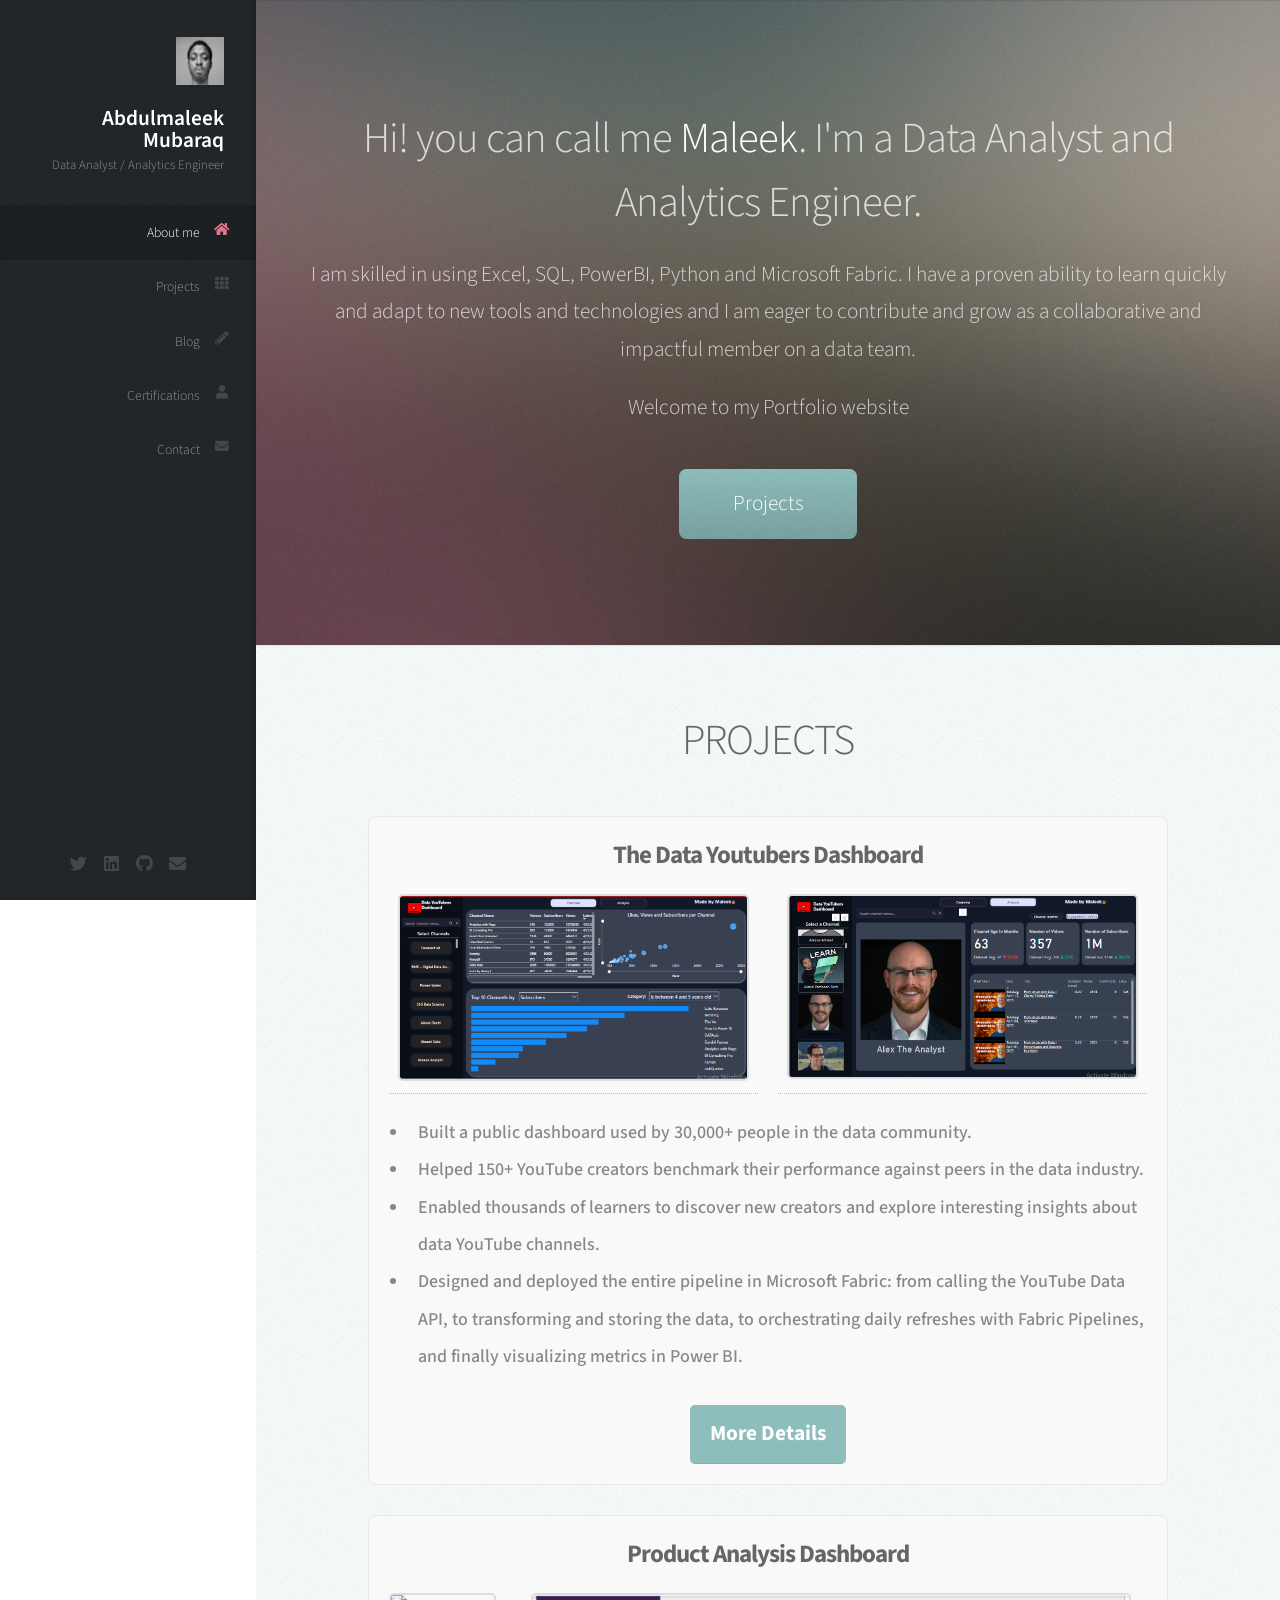
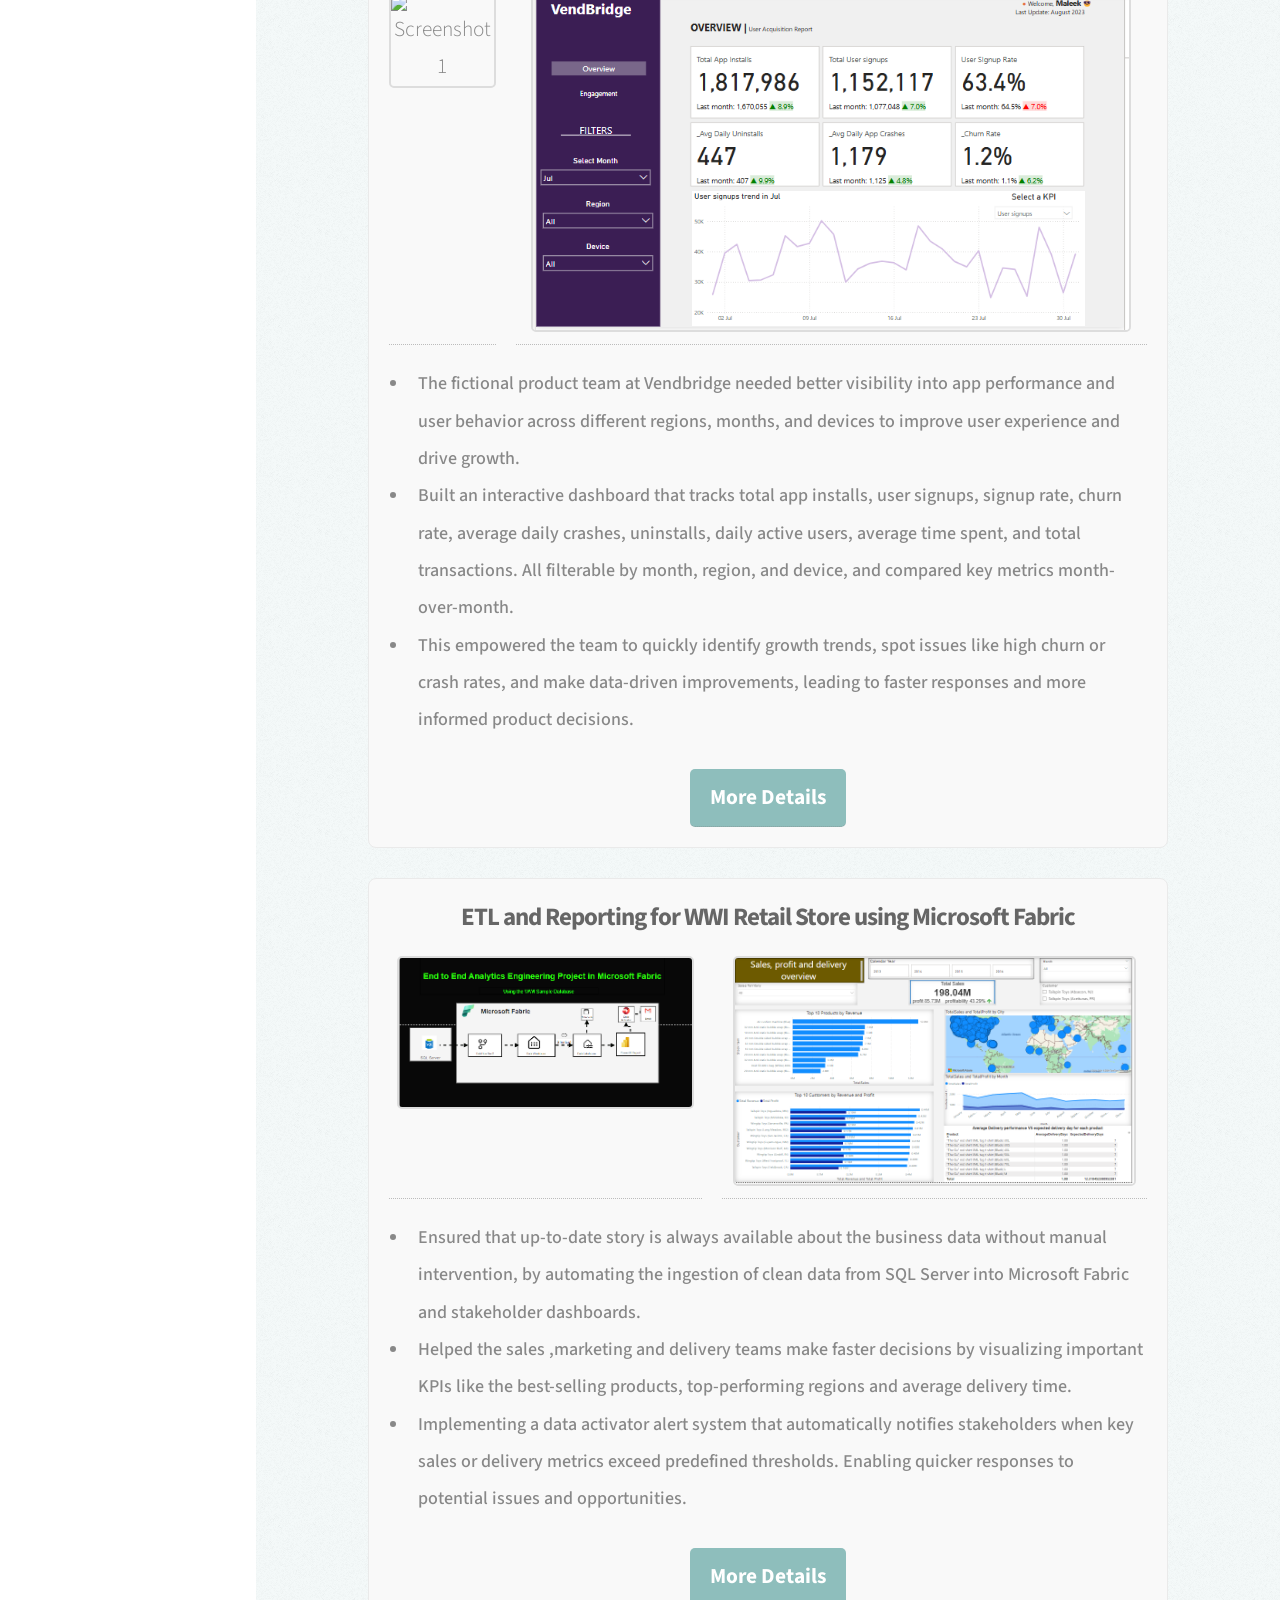
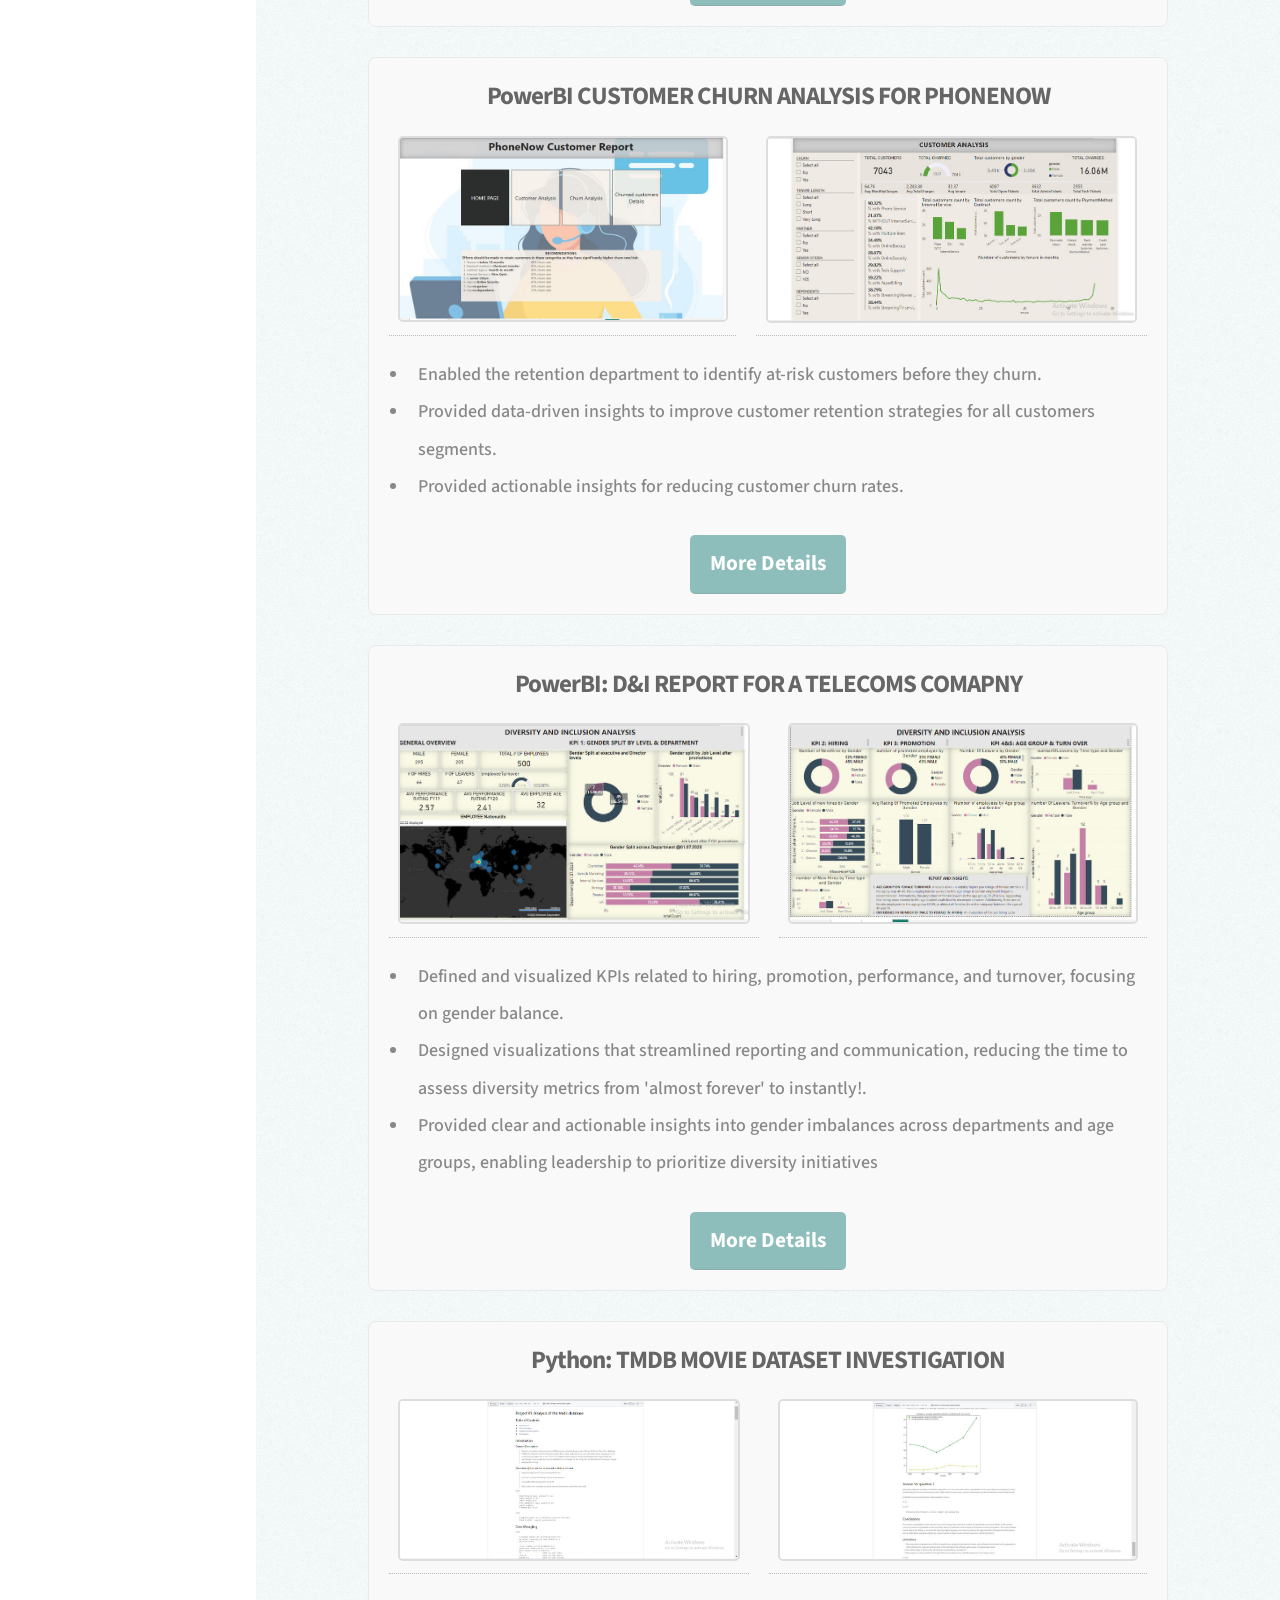
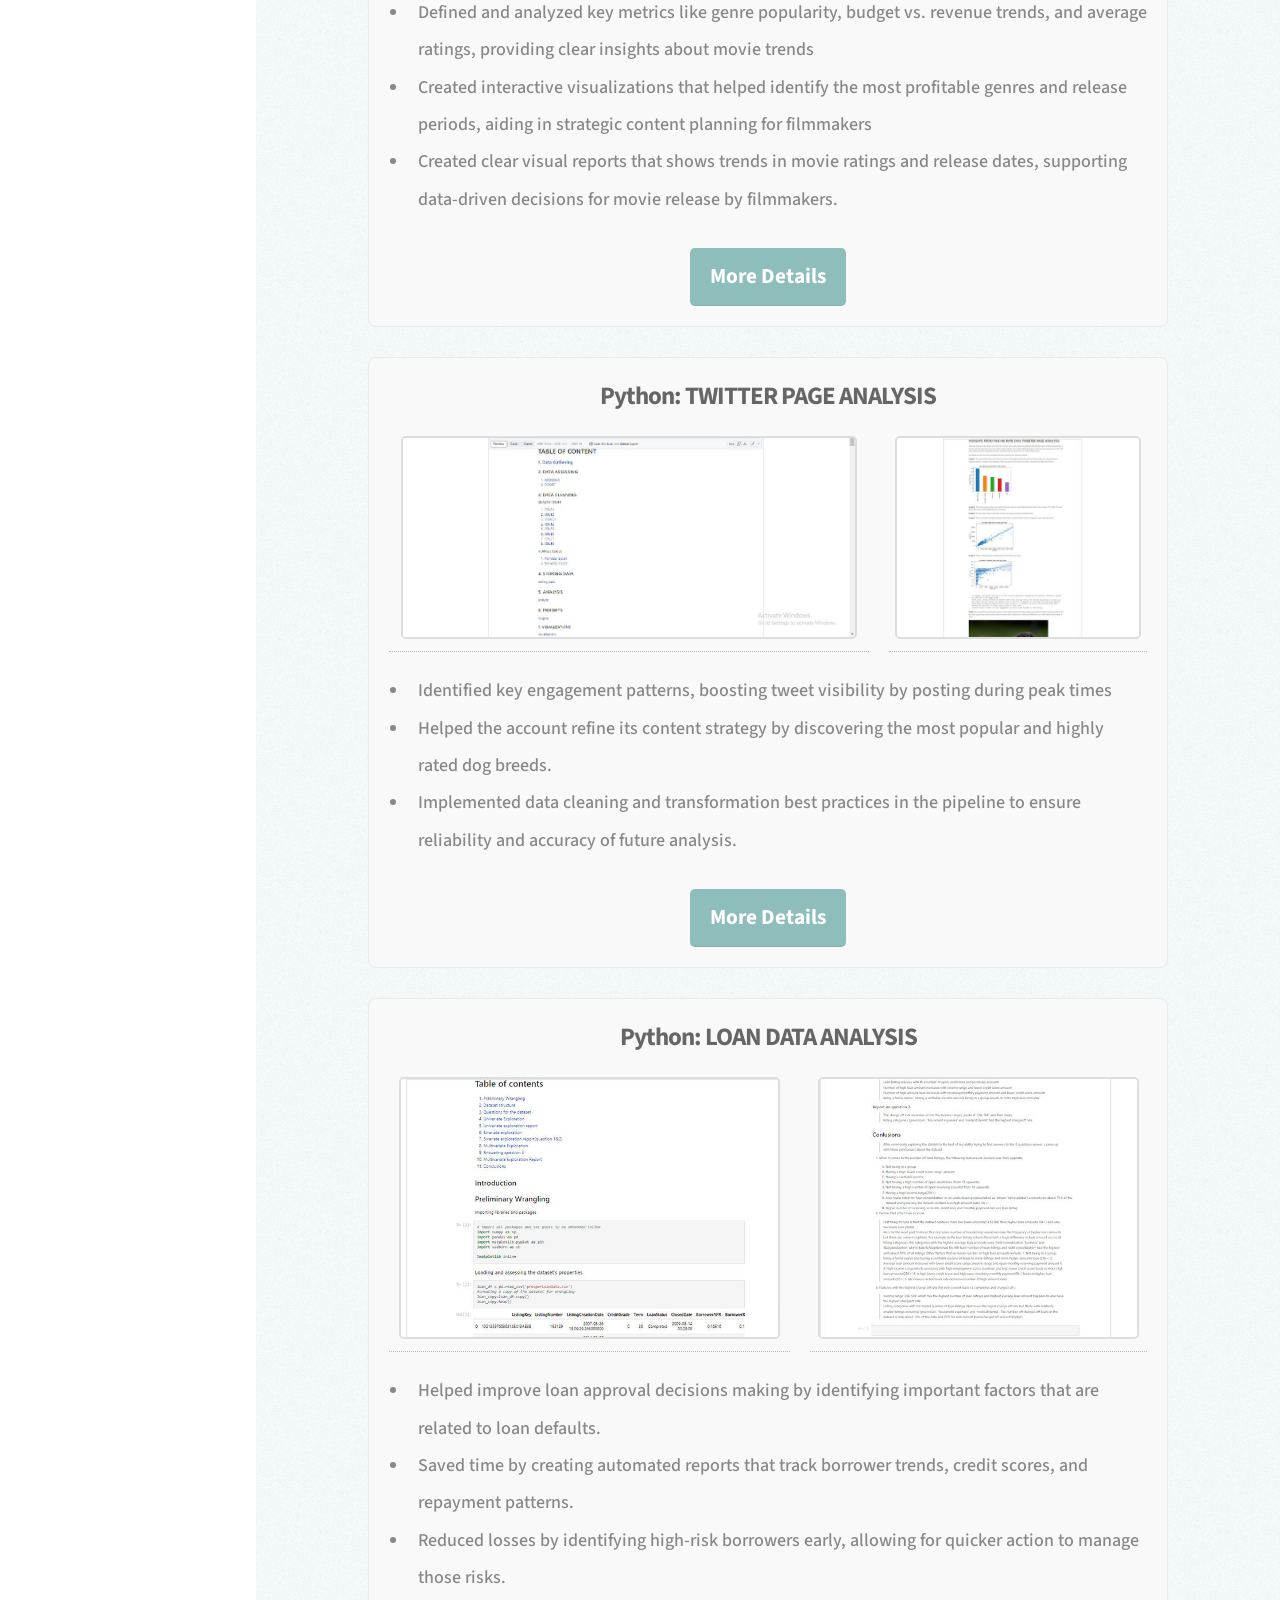
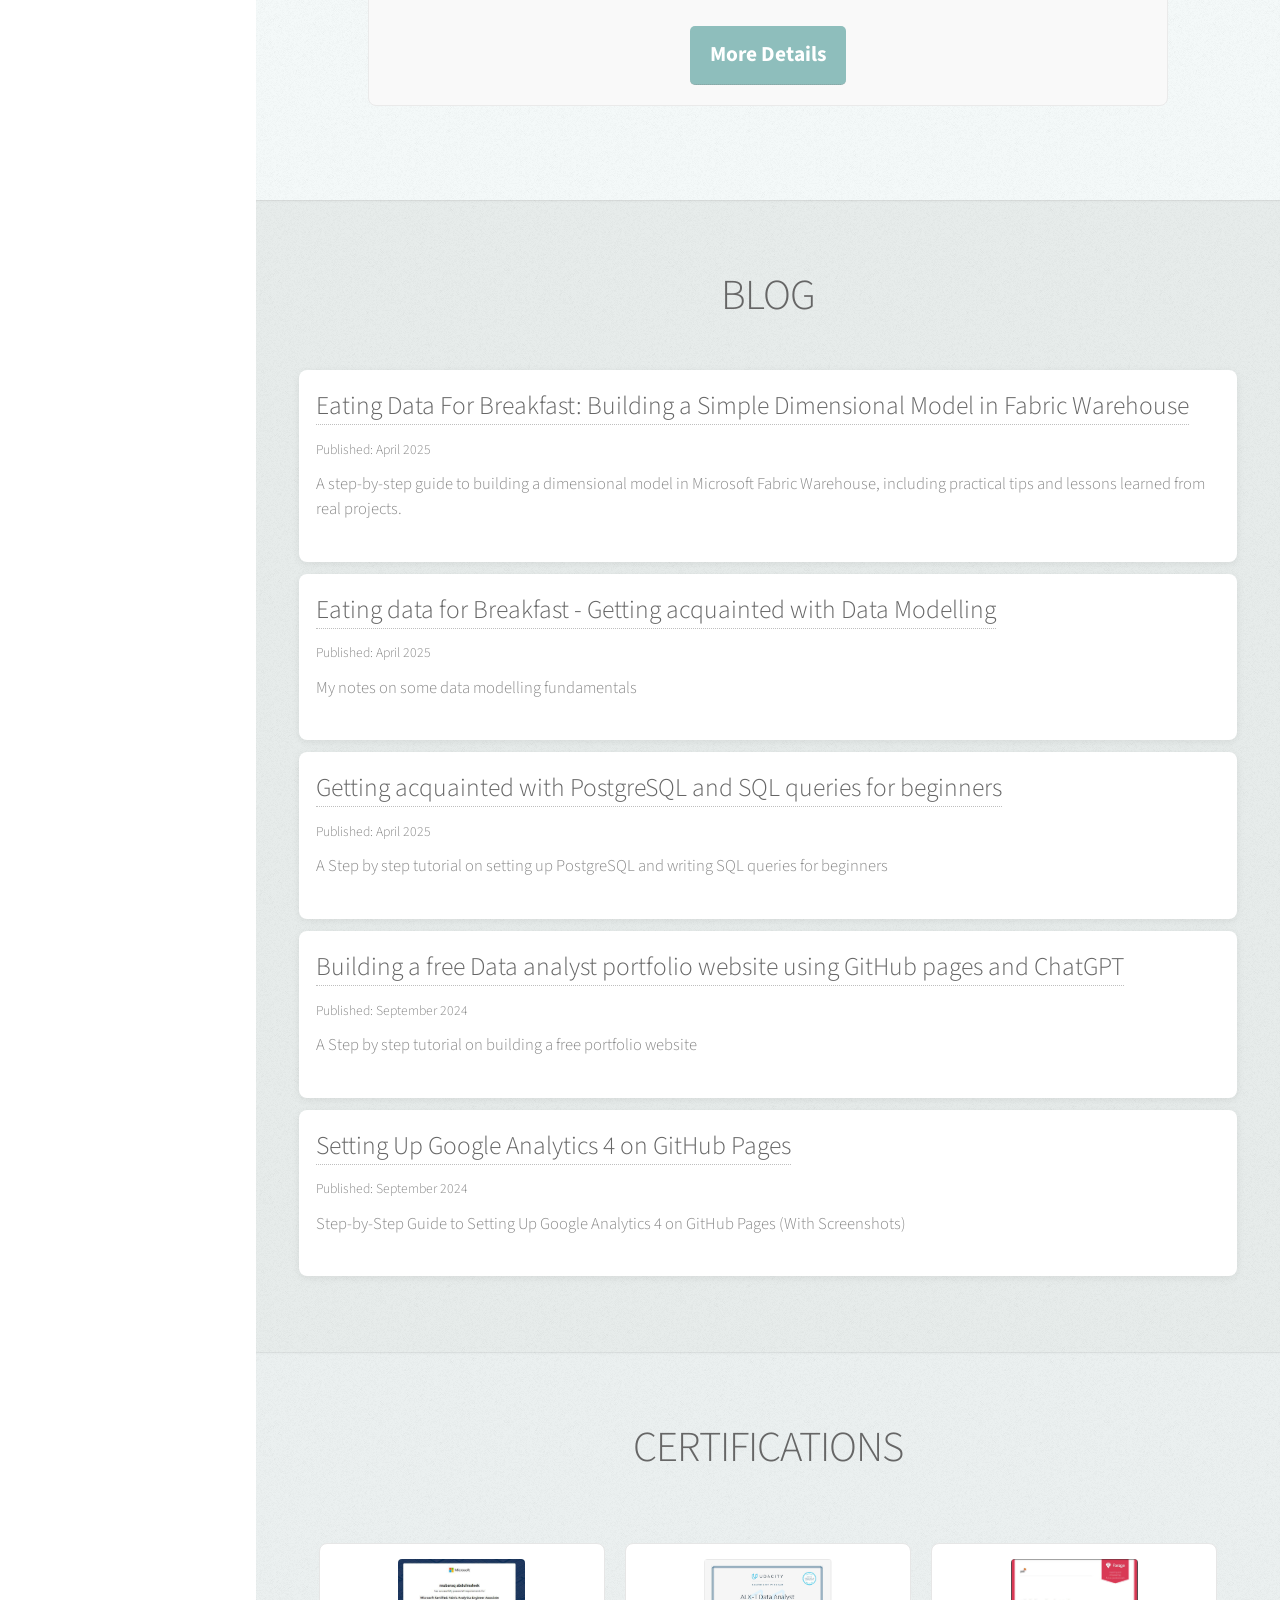
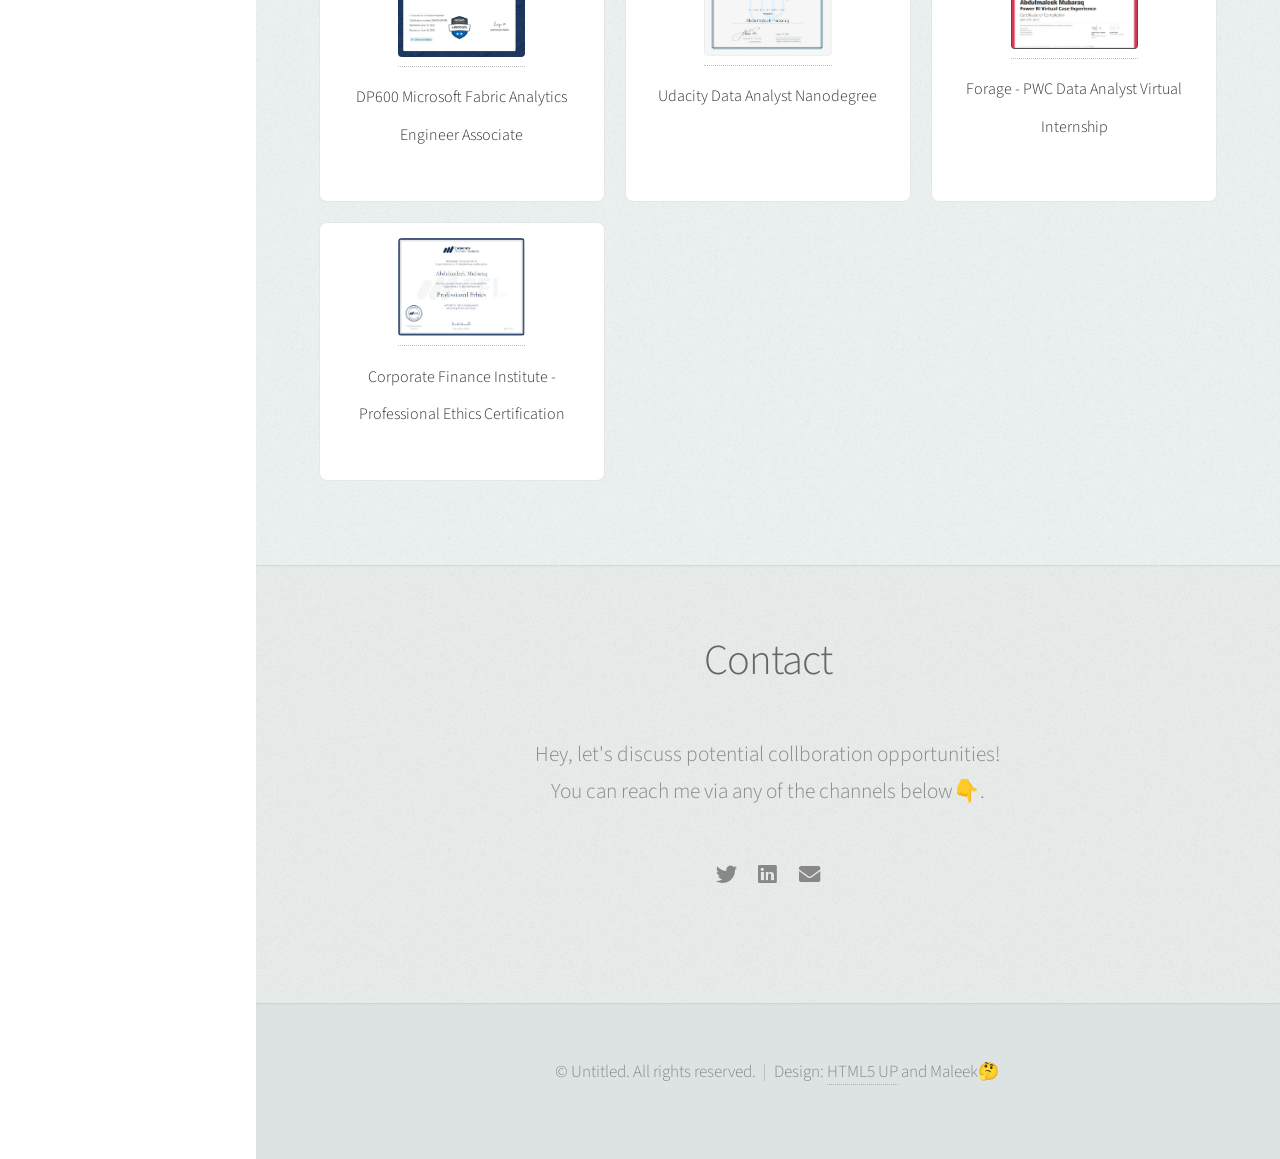
==== index.html @ 4262dd02 "added projects, and blogs" ====
<!DOCTYPE HTML>
<!--
	Prologue by HTML5 UP
	html5up.net | @ajlkn
	Free for personal and commercial use under the CCA 3.0 license (html5up.net/license)
-->
<html>
	<head>
		<title> Abdulmaleek Mubaraq's Portfolio</title>
		<!-- Google Tag Manager -->
		<script>(function(w,d,s,l,i){w[l]=w[l]||[];w[l].push({'gtm.start':
			new Date().getTime(),event:'gtm.js'});var f=d.getElementsByTagName(s)[0],
			j=d.createElement(s),dl=l!='dataLayer'?'&l='+l:'';j.async=true;j.src=
			'https://www.googletagmanager.com/gtm.js?id='+i+dl;f.parentNode.insertBefore(j,f);
			})(window,document,'script','dataLayer','GTM-TMWZ5B62');</script>
			<!-- End Google Tag Manager -->
		<meta charset="utf-8" />
		<meta name="viewport" content="width=device-width, initial-scale=1, user-scalable=no" />
		<link rel="stylesheet" href="assets/css/main.css" />
		<link href="https://cdnjs.cloudflare.com/ajax/libs/lightbox2/2.11.3/css/lightbox.min.css" rel="stylesheet" />
		<!-- Favicon -->
		<link rel="apple-touch-icon" sizes="180x180" href="/apple-touch-icon.png">
		<link rel="icon" type="image/png" sizes="32x32" href="/favicon-32x32.png">
		<link rel="icon" type="image/png" sizes="16x16" href="/favicon-16x16.png">
		<link rel="manifest" href="/site.webmanifest">
		
		<!-- HTML Meta Tags -->
		<title>Maleek's Data Analytics Portfolio</title>
		<meta name="description" content="I am a Data Ninja🥷!. Check out my latest projects here 👉">

		<!-- Facebook Meta Tags -->
		<meta property="og:url" content="https://maleek004.github.io/portfolio/">
		<meta property="og:type" content="website">
		<meta property="og:title" content="Maleek's Data Analytics Portfolio">
		<meta property="og:description" content="I am a Data Ninja🥷!. Check out my latest projects here 👉">
		<meta property="og:image" content="https://opengraph.b-cdn.net/production/images/1d12ddca-3d7c-49e4-8ad1-3133de4343d9.png?token=c4DZAZK4ryScDpIv5EdAuoHDBPe9CyCnPlHr6n4iP9w&height=486&width=1200&expires=33263297631">

		<!-- Twitter Meta Tags -->
		<meta name="twitter:card" content="summary_large_image">
		<meta property="twitter:domain" content="maleek004.github.io">
		<meta property="twitter:url" content="https://maleek004.github.io/portfolio/">
		<meta name="twitter:title" content="Maleek's Data Analytics Portfolio">
		<meta name="twitter:description" content="I am a Data Ninja🥷!. Check out my latest projects here 👉">
		<meta name="twitter:image" content="https://opengraph.b-cdn.net/production/images/1d12ddca-3d7c-49e4-8ad1-3133de4343d9.png?token=c4DZAZK4ryScDpIv5EdAuoHDBPe9CyCnPlHr6n4iP9w&height=486&width=1200&expires=33263297631">

		<!-- Meta Tags Generated via https://www.opengraph.xyz -->
	</head>
	<body class="is-preload">
	<!-- Google Tag Manager (noscript) -->
	<noscript><iframe src="https://www.googletagmanager.com/ns.html?id=GTM-TMWZ5B62"
		height="0" width="0" style="display:none;visibility:hidden"></iframe></noscript>
		<!-- End Google Tag Manager (noscript) -->
		<!-- Header -->
			<div id="header">

				<div class="top">

					<!-- Logo -->
						<div id="logo">
							<span class="image avatar48"><img src="images/avatar.jpg" alt="" /></span>
							<h1 id="title">Abdulmaleek<br> Mubaraq</h1>
							<p>Data Analyst / Analytics Engineer</p>
						</div>

					<!-- Nav -->
						<nav id="nav">
							<ul>
								<li><a href="#top" id="top-link"><span class="icon solid fa-home">About me</span></a></li>
								<li><a href="#portfolio" id="portfolio-link"><span class="icon solid fa-th">Projects</span></a></li>
								<li><a href="#blog" id="blo-link"><span class="icon solid fa-pencil-alt">Blog</span></a></li>
								<li><a href="#Certifications" id="about-link"><span class="icon solid fa-user">Certifications</span></a></li>
								<li><a href="#contact" id="contact-link"><span class="icon solid fa-envelope">Contact</span></a></li>
								
							</ul>
						</nav>

				</div>

				<div class="bottom">

					<!-- Social Icons -->
						<ul class="icons">
							<li><a href="https://x.com/abdulmaleekola" class="icon brands fa-twitter"><span class="label">Twitter</span></a></li>
							<li><a href="https://www.linkedin.com/in/mubaraq-abdulmaleek/" class="icon brands fa-linkedin"><span class="label">linkedin</span></a></li>
							<li><a href="https://github.com/maleek004" class="icon brands fa-github"><span class="label">Github</span></a></li>
							<li><a href="mubaraqabdulmaleek@gmail.com" class="icon solid fa-envelope"><span class="label">Email</span></a></li>
						</ul>

				</div>

			</div>

		<!-- Main -->
			<div id="main">

				<!-- Intro -->
					<section id="top" class="one dark cover">
						<div class="container">

							<header>
								<h2 class="alt">Hi! you can call me <strong>Maleek</strong>. I'm a Data Analyst and Analytics Engineer.</h2>
								<p>I am skilled in using Excel, SQL, PowerBI, Python and Microsoft Fabric. I have a proven ability to learn quickly and adapt to new tools and technologies and I am eager to contribute and grow as a collaborative and impactful member on a data team.

								</p>
								<p>Welcome to my Portfolio website </p>
							</header>

							<footer>
								<a href="#portfolio" class="button scrolly">Projects</a>
							</footer>

						</div>
					</section>

				<!-- Projects -->
					<section id="portfolio" class="two">
						<div class="container">
							<header>
								<h2>PROJECTS</h2>
							</header>


							<!--project 7-->
							<div class="project-container">
								<h2 class="project-title">The Data Youtubers Dashboard</h2>
								<div class="project-screenshots">
									<a href="images/DataYoutubersAnalysis.png" data-lightbox="project-7-gallery" data-title="Data Youtubers Dashboard - Screenshot 1">
										<img src="images/DataYoutubersAnalysis.png" alt="Screenshot 1" class="screenshot">
									</a>
									<a href="images/DataYoutubersOverview.png" data-lightbox="project-7-gallery" data-title="Data Youtubers Dashboard - Screenshot 2">
										<img src="images/DataYoutubersOverview.png" alt="Screenshot 2" class="screenshot">
									</a>
								</div>
								<ul class="project-details">
									<li>Built a public dashboard used by 30,000+ people in the data community.</li>
									<li>Helped 150+ YouTube creators benchmark their performance against peers in the data industry.</li>
									<li>Enabled thousands of learners to discover new creators and explore interesting insights about data YouTube channels.</li>
									<li>Designed and deployed the entire pipeline in Microsoft Fabric: from calling the YouTube Data API, to transforming and storing the data, to orchestrating daily refreshes with Fabric Pipelines, and finally visualizing metrics in Power BI.</li>
								</ul>
								<a href="https://www.linkedin.com/posts/mubaraq-abdulmaleek_hey-everyone-so-i-recently-worked-on-a-project-activity-7309121694286143488-oyGc?utm_source=share&utm_medium=member_desktop&rcm=ACoAACEswjQB281zfbDn8oJquscWI5z8RfFblEg" target="_blank" class="view-more-btn">More Details</a>
							</div>

							<!--project 8-->
							<div class="project-container">
								<h2 class="project-title">Product Analysis Dashboard</h2>
								<div class="project-screenshots">
									<a href="images/VendbridgeEngagement.png" data-lightbox="project-8-gallery" data-title="Product Analysis Dashboard - Screenshot 1">
										<img src="images/VendbridgeEngagement.png" alt="Screenshot 1" class="screenshot">
									</a>
									<a href="images/VendbridgeOverview.png" data-lightbox="project-8-gallery" data-title="Product Analysis Dashboard - Screenshot 2">
										<img src="images/VendbridgeOverview.png" alt="Screenshot 2" class="screenshot">
									</a>
								</div>
								<ul class="project-details">
									<li>The fictional product team at Vendbridge needed better visibility into app performance and user behavior across different regions, months, and devices to improve user experience and drive growth.</li>
									<li>Built an interactive dashboard that tracks total app installs, user signups, signup rate, churn rate, average daily crashes, uninstalls, daily active users, average time spent, and total transactions. All filterable by month, region, and device, and compared key metrics month-over-month.</li>
									<li>This empowered the team to quickly identify growth trends, spot issues like high churn or crash rates, and make data-driven improvements, leading to faster responses and more informed product decisions.</li>
								</ul>
								<a href="https://www.linkedin.com/posts/mubaraq-abdulmaleek_powerbi-productmanagement-productanalytics-activity-7304923559540199426-F6zb?utm_source=share&utm_medium=member_desktop&rcm=ACoAACEswjQB281zfbDn8oJquscWI5z8RfFblEg" target="_blank" class="view-more-btn">More Details</a>
							</div>


							<!--project 1-->
							<div class="project-container">
								<h2 class="project-title">ETL and Reporting for WWI Retail Store using Microsoft Fabric </h2>
								<div class="project-screenshots">
									<a href="images/WWI ETL flowchart.png" data-lightbox="project-1-gallery" data-title="WWI ETL flowchart - Screenshot ">
										<img src="images/WWI ETL flowchart.png" alt="Screenshot 1" class="screenshot">
									</a>
									<a href="images/WWI dashboard final.png" data-lightbox="project-1-gallery" data-title="WWI Sales Dashboard - Screenshot 2">
										<img src="images/WWI dashboard final.png" alt="Screenshot 2" class="screenshot">
									</a>
								</div>
								<ul class="project-details">
									<li>Ensured that up-to-date story is always available about the business data without manual intervention, by automating the ingestion of clean data from SQL Server into Microsoft Fabric and stakeholder dashboards.</li>
									<li>Helped the sales ,marketing and delivery teams make faster decisions by visualizing important KPIs like the best-selling products, top-performing regions and average delivery time.</li>
									<li>Implementing a data activator alert system that automatically notifies stakeholders when key sales or delivery metrics exceed predefined thresholds. Enabling quicker responses to potential issues and opportunities.</li>
								</ul>
								<a href="https://medium.com/@mubaraqabdulmaleek/end-to-end-etl-and-sales-dashboard-on-wwi-dataset-in-microsoft-fabric-01953545172c" target="_blank" class="view-more-btn">More Details</a>
							</div>

							<!--project 2-->
							<div class="project-container">
								<h2 class="project-title">PowerBI CUSTOMER CHURN ANALYSIS FOR PHONENOW</h2>
								<div class="project-screenshots">
									<a href="images/customerChurnImage1.jpg" data-lightbox="project-2-gallery" data-title="PowerBI Churn Analysis - Screenshot 1">
										<img src="images/customerChurnImage1.jpg" alt="Screenshot 1" class="screenshot">
									</a>
									<a href="images/CustomerChurnImage2.jpg" data-lightbox="project-2-gallery" data-title="PowerBI Churn Analysis - Screenshot 2">
										<img src="images/CustomerChurnImage2.jpg" alt="Screenshot 2" class="screenshot">
									</a>
								</div>
								<ul class="project-details">
									<li>Enabled the retention department to identify at-risk customers before they churn.</li>
									<li>Provided data-driven insights to improve customer retention strategies for all customers segments.</li>
									<li>Provided actionable insights for reducing customer churn rates.</li>
								</ul>
								<a href="https://github.com/maleek004/Customer_analysis_project/blob/main/README.md" target="_blank" class="view-more-btn">More Details</a>
							</div>
							
							<!--project 3-->
							<div class="project-container">
								<h2 class="project-title">PowerBI: D&I REPORT FOR A TELECOMS COMAPNY</h2>
								<div class="project-screenshots">
									<a href="images/HRAnalysisImage1.jpg" data-lightbox="project-3-gallery" data-title="D&I Analysis - Screenshot 1">
										<img src="images/HRAnalysisImage1.jpg" alt="Screenshot 1" class="screenshot">
									</a>
									<a href="images/HRAnalysisImage2.jpg" data-lightbox="project-3-gallery" data-title="D&I Analysis - Screenshot 2">
										<img src="images/HRAnalysisImage2.jpg" alt="Screenshot 2" class="screenshot">
									</a>
								</div>
								<ul class="project-details">
									<li>Defined and visualized KPIs related to hiring, promotion, performance, and turnover, focusing on gender balance.</li>
									<li>Designed visualizations that streamlined reporting and communication, reducing the time to assess diversity metrics from 'almost forever' to instantly!.</li>
									<li>Provided clear and actionable insights into gender imbalances across departments and age groups, enabling leadership to prioritize diversity initiatives</li>
								</ul>
								<a href="https://github.com/maleek004/Diversity-and-inclusion-analysis" target="_blank" class="view-more-btn">More Details</a>
							</div>

							<!--project 4-->
							<div class="project-container">
								<h2 class="project-title">Python: TMDB MOVIE DATASET INVESTIGATION</h2>
								<div class="project-screenshots">
									<a href="images/movieAnalysisImage1.jpg" data-lightbox="project-4-gallery" data-title="Movie dataset analysis - Screenshot 1">
										<img src="images/movieAnalysisImage1.jpg" alt="Screenshot 1" class="screenshot">
									</a>
									<a href="images/movieAnalysisImage2.jpg" data-lightbox="project-4-gallery" data-title="Movie dataset analysis - Screenshot 2">
										<img src="images/movieAnalysisImage2.jpg" alt="Screenshot 2" class="screenshot">
									</a>
								</div>
								<ul class="project-details">
									<li>Defined and analyzed key metrics like genre popularity, budget vs. revenue trends, and average ratings, providing clear insights about movie trends</li>
									<li>Created interactive visualizations that helped identify the most profitable genres and release periods, aiding in strategic content planning for filmmakers</li>
									<li>Created clear visual reports that shows trends in movie ratings and release dates, supporting data-driven decisions for movie release by filmmakers.</li>
								</ul>
								<a href="https://github.com/maleek004/Udacity_data_analysis_nanodegree_projects/blob/main/project_1_investigate_a_dataset/project1.ipynb" target="_blank" class="view-more-btn">More Details</a>
							</div>
							
							<!--project 5-->
							<div class="project-container">
								<h2 class="project-title"> Python: TWITTER PAGE ANALYSIS</h2>
								<div class="project-screenshots">
									<a href="images/TwitterAnalysisImage1.jpg" data-lightbox="project-5-gallery" data-title="Twitter Page Analysis - Screenshot 1">
										<img src="images/TwitterAnalysisImage1.jpg" alt="Screenshot 1" class="screenshot">
									</a>
									<a href="images/TwitterAnalysisImage2.jpg" data-lightbox="project-5-gallery" data-title="Twitter Page Analysis - Screenshot 2">
										<img src="images/TwitterAnalysisImage2.jpg" alt="Screenshot 2" class="screenshot">
									</a>
								</div>
								<ul class="project-details">
									<li>Identified key engagement patterns, boosting tweet visibility by posting during peak times</li>
									<li>Helped the account refine its content strategy by discovering the most popular and highly rated dog breeds.</li>
									<li>Implemented data cleaning and transformation best practices in the pipeline to ensure reliability and accuracy of future analysis.</li>
								</ul>
								<a href="https://github.com/maleek004/Udacity_data_analysis_nanodegree_projects/tree/main/project_2_data_wrangling" target="_blank" class="view-more-btn">More Details</a>
							</div>

							<!--project 6-->
							<div class="project-container">
								<h2 class="project-title"> Python: LOAN DATA ANALYSIS</h2>
								<div class="project-screenshots">
									<a href="images/LoanAnalysisImage1.jpg" data-lightbox="project-6-gallery" data-title="PowerBI Churn Analysis - Screenshot 1">
										<img src="images/LoanAnalysisImage1.jpg" alt="Screenshot 1" class="screenshot">
									</a>
									<a href="images/LoanAnalysisImage2.jpg" data-lightbox="project-6-gallery" data-title="PowerBI Churn Analysis - Screenshot 2">
										<img src="images/LoanAnalysisImage2.jpg" alt="Screenshot 2" class="screenshot">
									</a>
								</div>
								<ul class="project-details">
									<li>Helped improve loan approval decisions making by identifying important factors that are related to loan defaults.</li>
									<li>Saved time by creating automated reports that track borrower trends, credit scores, and repayment patterns.</li>
									<li>Reduced losses by identifying high-risk borrowers early, allowing for quicker action to manage those risks.</li>
								</ul>
								<a href="https://github.com/maleek004/Udacity_data_analysis_nanodegree_projects/blob/main/project_3_data_visualization/Part_I_exploration_template.ipynb" target="_blank" class="view-more-btn">More Details</a>
							</div>

							

							


						</div>
					</section>

				<!-- Blog Section -->
				<section id="blog" class="four">
					<div class="container">
						<header>
							<h2>BLOG</h2>
						</header>
						<div class="blog-list">
							<!-- Blog Post 1 -->
							<div class="blog-container">
								<h3 class="blog-title">
									<a href="https://www.linkedin.com/pulse/eating-data-breakfast-building-simple-dimensional-abdulmaleek--d0dvf/?trackingId=fXJeXnJMBY6D4znc5l6HEw%3D%3D" target="_blank">
										Eating Data For Breakfast: Building a Simple Dimensional Model in Fabric Warehouse
									</a>
								</h3>
								<p class="blog-meta">Published: April 2025</p>
								<p class="blog-summary">
									A step-by-step guide to building a dimensional model in Microsoft Fabric Warehouse, including practical tips and lessons learned from real projects.
								</p>
							</div>
							<!-- Blog Post 2 -->
							<div class="blog-container">
								<h3 class="blog-title">
									<a href="https://www.linkedin.com/pulse/eating-data-breakfast-getting-acquainted-modelling-abdulmaleek--bgs3f/?trackingId=qvdXSpIdJtwvjzt1IWw%2FdA%3D%3D" target="_blank">
										Eating data for Breakfast - Getting acquainted with Data Modelling
									</a>
								</h3>
								<p class="blog-meta">Published: April 2025</p>
								<p class="blog-summary">
									My notes on some data modelling fundamentals
								</p>
							</div>
							<!-- Blog Post 4 -->
							<div class="blog-container">
								<h3 class="blog-title">
									<a href="https://medium.com/@mubaraqabdulmaleek/getting-acquainted-with-postgresql-0bab54126f6b" target="_blank">
										Getting acquainted with PostgreSQL and SQL queries for beginners
									</a>
								</h3>
								<p class="blog-meta">Published: April 2025</p>
								<p class="blog-summary">
									A Step by step tutorial on setting up PostgreSQL and writing SQL queries for beginners
								</p>
							</div>
							<!-- Blog Post 3 -->
							<div class="blog-container">
								<h3 class="blog-title">
									<a href="https://medium.com/@mubaraqabdulmaleek/building-a-free-data-analyst-portfolio-website-using-ai-and-github-pages-step-by-step-guide-for-174361901508" target="_blank">
										Building a free Data analyst portfolio website using GitHub pages and ChatGPT
									</a>
								</h3>
								<p class="blog-meta">Published: September 2024</p>
								<p class="blog-summary">
									A Step by step tutorial on building a free portfolio website 
								</p>
							</div>
							
							<!-- Blog Post 5 -->
							<div class="blog-container">
								<h3 class="blog-title">
									<a href="https://medium.com/@mubaraqabdulmaleek/step-by-step-guide-to-setting-up-google-analytics-4-on-github-pages-fbaa5c4db636" target="_blank">
										Setting Up Google Analytics 4 on GitHub Pages
									</a>
								</h3>
								<p class="blog-meta">Published: September 2024</p>
								<p class="blog-summary">
									Step-by-Step Guide to Setting Up Google Analytics 4 on GitHub Pages (With Screenshots) 
								</p>
							</div>
							<!-- Add more blog posts as needed -->
						</div>
					</div>
				</section>

				<!-- Certifications Section -->
			
				
				<section id="Certifications" class="three">
					<div class="container">
						<header>
							<h2>CERTIFICATIONS</h2>
						</header>

						<div class="certifications-section">
							<div class="certification-item">
								<a href="images/MicrsoftFabricCert.jpg" data-lightbox="certifications" data-title="DP600">
									<img src="images/MicrsoftFabricCert.jpg" alt="Certification 1">
								</a>
								<p class="cert-title">DP600 Microsoft Fabric Analytics Engineer Associate</p>
							</div>
							
							<div class="certification-item">
								<a href="images/UdacityCert.jpg" data-lightbox="certifications" data-title="Udacity Data Analyst Nanodegree">
									<img src="images/UdacityCert.jpg" alt="Certification 2">
								</a>
								<p class="cert-title">Udacity Data Analyst Nanodegree</p>
							</div>
							
							<div class="certification-item">
								<a href="images/PWCcert.jpg" data-lightbox="certifications" data-title="Forage - PWC Data Analyst Virtual Internship">
									<img src="images/PWCcert.jpg" alt="Forage - PWC Data Analyst Virtual Internship">
								</a>
								<p class="cert-title">Forage - PWC Data Analyst Virtual Internship</p>
							</div>
							
							<div class="certification-item">
								<a href="images/CFIcert.jpg" data-lightbox="certifications" data-title="CFI - Professional Ethics Certification">
									<img src="images/CFIcert.jpg" alt="CFI - Professional Ethics Certification">
								</a>
								<p class="cert-title">Corporate Finance Institute - Professional Ethics Certification</p>
							</div>
							
							<!-- Add more certifications here -->
						</div>
						

						
						
					</div>
				</section>


				<!-- Contact -->
					<section id="contact" class="four">
						<div class="container">

							<header>
								<h2>Contact</h2>
							</header>

							<p>Hey, let's discuss potential collboration opportunities! <br> You can reach me via any of the channels below👇.</p>

							<!--Form -->
							<!-- <form method="post" action="#">
								<div class="row">
									<div class="col-6 col-12-mobile"><input type="text" name="name" placeholder="Name" /></div>
									<div class="col-6 col-12-mobile"><input type="text" name="email" placeholder="Email" /></div>
									<div class="col-12">
										<textarea name="message" placeholder="Message"></textarea>
									</div>
									<div class="col-12">
										<input type="submit" value="Send Message" />
									</div>
								</div>
							</form> -->

							<!-- Social Icons Row -->
							<div class="social-icons-row" style="text-align: center;">
								<ul class="icons">
									<li><a href="#" class="icon brands fa-twitter"><span class="label">Twitter</span></a></li>
									<li><a href="#" class="icon brands fa-linkedin"><span class="label">LinkedIn</span></a></li>
									<li><a href="#" class="icon solid fa-envelope"><span class="label">Email</span></a></li>
								</ul>
							</div>

						</div>
					</section>

			</div>

		<!-- Footer -->
			<div id="footer">

				<!-- Copyright -->
					<ul class="copyright">
						<li>&copy; Untitled. All rights reserved.</li><li>Design: <a href="http://html5up.net">HTML5 UP</a> and Maleek🤔</li>
					</ul>

			</div>

		<!-- Scripts -->
			<script src="assets/js/jquery.min.js"></script>
			<script src="assets/js/jquery.scrolly.min.js"></script>
			<script src="assets/js/jquery.scrollex.min.js"></script>
			<script src="assets/js/browser.min.js"></script>
			<script src="assets/js/breakpoints.min.js"></script>
			<script src="assets/js/util.js"></script>
			<script src="assets/js/main.js"></script>
			<script src="https://cdnjs.cloudflare.com/ajax/libs/lightbox2/2.11.3/js/lightbox-plus-jquery.min.js"></script>
	</body>
</html>
---- assets/css/main.css ----
@import url("fontawesome-all.min.css");
@import url("https://fonts.googleapis.com/css?family=Source+Sans+Pro:300,300italic,400,600");

/*
	Prologue by HTML5 UP
	html5up.net | @ajlkn
	Free for personal and commercial use under the CCA 3.0 license (html5up.net/license)
*/

html, body, div, span, applet, object,
iframe, h1, h2, h3, h4, h5, h6, p, blockquote,
pre, a, abbr, acronym, address, big, cite,
code, del, dfn, em, img, ins, kbd, q, s, samp,
small, strike, strong, sub, sup, tt, var, b,
u, i, center, dl, dt, dd, ol, ul, li, fieldset,
form, label, legend, table, caption, tbody,
tfoot, thead, tr, th, td, article, aside,
canvas, details, embed, figure, figcaption,
footer, header, hgroup, menu, nav, output, ruby,
section, summary, time, mark, audio, video {
	margin: 0;
	padding: 0;
	border: 0;
	font-size: 100%;
	font: inherit;
	vertical-align: baseline;}

article, aside, details, figcaption, figure,
footer, header, hgroup, menu, nav, section {
	display: block;}

body {
	line-height: 1;
}

ol, ul {
	list-style: none;
}

blockquote, q {
	quotes: none;
}

	blockquote:before, blockquote:after, q:before, q:after {
		content: '';
		content: none;
	}

table {
	border-collapse: collapse;
	border-spacing: 0;
}

body {
	-webkit-text-size-adjust: none;
}

mark {
	background-color: transparent;
	color: inherit;
}

input::-moz-focus-inner {
	border: 0;
	padding: 0;
}

input, select, textarea {
	-moz-appearance: none;
	-webkit-appearance: none;
	-ms-appearance: none;
	appearance: none;
}

/* Basic */

	html {
		box-sizing: border-box;
	}

	*, *:before, *:after {
		box-sizing: inherit;
	}

	body {
		background: #fff;
		font-family: 'Source Sans Pro', sans-serif;
		font-size: 19pt;
		font-weight: 300;
		line-height: 1.75em;
		color: #888;
	}

		body.is-preload *, body.is-preload *:before, body.is-preload *:after {
			-moz-animation: none !important;
			-webkit-animation: none !important;
			-ms-animation: none !important;
			animation: none !important;
			-moz-transition: none !important;
			-webkit-transition: none !important;
			-ms-transition: none !important;
			transition: none !important;
		}

	input, textarea, select {
		font-family: 'Source Sans Pro', sans-serif;
		font-size: 19pt;
		font-weight: 300;
		line-height: 1.75em;
		color: #888;
	}

	h1, h2, h3, h4, h5, h6 {
		font-weight: 300;
		color: #666;
		line-height: 1.5em;
	}

	h1 a, h2 a, h3 a, h4 a, h5 a, h6 a {
		color: inherit;
		text-decoration: none;
	}

		h1 a strong, h2 a strong, h3 a strong, h4 a strong, h5 a strong, h6 a strong {
			color: #333;
		}

	h2 {
		font-size: 2em;
		letter-spacing: -1px;
	}

		h2.alt {
			color: #888;
		}

			h2.alt strong {
				color: #666;
			}

	h3 {
		font-size: 1.5em;
	}

	header {
		margin: 0 0 2em 0;
	}

		header > p {
			margin: 1em 0 0 0;
		}

	footer {
		margin: 2em 0 0 0;
	}

	strong, b {
		font-weight: 300;
		color: #666;
	}

	em, i {
		font-style: italic;
	}

	a {
		text-decoration: none;
		color: inherit;
		border-bottom: dotted 1px rgba(128, 128, 128, 0.5);
		-moz-transition: color 0.35s ease-in-out, border-bottom-color 0.35s ease-in-out;
		-webkit-transition: color 0.35s ease-in-out, border-bottom-color 0.35s ease-in-out;
		-ms-transition: color 0.35s ease-in-out, border-bottom-color 0.35s ease-in-out;
		transition: color 0.35s ease-in-out, border-bottom-color 0.35s ease-in-out;
		outline: 0;
	}

		a:hover {
			color: #E27689;
			border-bottom-color: rgba(255, 255, 255, 0);
		}

	sub {
		position: relative;
		top: 0.5em;
		font-size: 0.8em;
	}

	sup {
		position: relative;
		top: -0.5em;
		font-size: 0.8em;
	}

	hr {
		border: 0;
		border-top: solid 1px #ddd;
	}

	blockquote {
		border-left: solid 0.5em #ddd;
		padding: 1em 0 1em 2em;
		font-style: italic;
	}

	p, ul, ol, dl, table {
		margin-bottom: 2em;
	}

	br.clear {
		clear: both;
	}

/* Container */

	.container {
		margin: 0 auto;
		max-width: 100%;
		width: 1400px;
	}

		@media screen and (min-width: 961px) and (max-width: 1880px) {

			.container {
				width: 1200px;
			}

		}

		@media screen and (min-width: 961px) and (max-width: 1620px) {

			.container {
				width: 960px;
			}

		}

		@media screen and (min-width: 961px) and (max-width: 1320px) {

			.container {
				width: 100%;
			}

		}

		@media screen and (max-width: 960px) {

			.container {
				width: 100%;
			}

		}

		@media screen and (max-width: 736px) {

			.container {
				width: 100%;
			}

		}

/* Row */

	.row {
		display: flex;
		flex-wrap: wrap;
		box-sizing: border-box;
		align-items: stretch;
	}

		.row > * {
			box-sizing: border-box;
		}

		.row.gtr-uniform > * > :last-child {
			margin-bottom: 0;
		}

		.row.aln-left {
			justify-content: flex-start;
		}

		.row.aln-center {
			justify-content: center;
		}

		.row.aln-right {
			justify-content: flex-end;
		}

		.row.aln-top {
			align-items: flex-start;
		}

		.row.aln-middle {
			align-items: center;
		}

		.row.aln-bottom {
			align-items: flex-end;
		}

		.row > .imp {
			order: -1;
		}

		.row > .col-1 {
			width: 8.33333%;
		}

		.row > .off-1 {
			margin-left: 8.33333%;
		}

		.row > .col-2 {
			width: 16.66667%;
		}

		.row > .off-2 {
			margin-left: 16.66667%;
		}

		.row > .col-3 {
			width: 25%;
		}

		.row > .off-3 {
			margin-left: 25%;
		}

		.row > .col-4 {
			width: 33.33333%;
		}

		.row > .off-4 {
			margin-left: 33.33333%;
		}

		.row > .col-5 {
			width: 41.66667%;
		}

		.row > .off-5 {
			margin-left: 41.66667%;
		}

		.row > .col-6 {
			width: 50%;
		}

		.row > .off-6 {
			margin-left: 50%;
		}

		.row > .col-7 {
			width: 58.33333%;
		}

		.row > .off-7 {
			margin-left: 58.33333%;
		}

		.row > .col-8 {
			width: 66.66667%;
		}

		.row > .off-8 {
			margin-left: 66.66667%;
		}

		.row > .col-9 {
			width: 75%;
		}

		.row > .off-9 {
			margin-left: 75%;
		}

		.row > .col-10 {
			width: 83.33333%;
		}

		.row > .off-10 {
			margin-left: 83.33333%;
		}

		.row > .col-11 {
			width: 91.66667%;
		}

		.row > .off-11 {
			margin-left: 91.66667%;
		}

		.row > .col-12 {
			width: 100%;
		}

		.row > .off-12 {
			margin-left: 100%;
		}

		.row.gtr-0 {
			margin-top: 0px;
			margin-left: 0px;
		}

			.row.gtr-0 > * {
				padding: 0px 0 0 0px;
			}

			.row.gtr-0.gtr-uniform {
				margin-top: 0px;
			}

				.row.gtr-0.gtr-uniform > * {
					padding-top: 0px;
				}

		.row.gtr-25 {
			margin-top: -10px;
			margin-left: -10px;
		}

			.row.gtr-25 > * {
				padding: 10px 0 0 10px;
			}

			.row.gtr-25.gtr-uniform {
				margin-top: -10px;
			}

				.row.gtr-25.gtr-uniform > * {
					padding-top: 10px;
				}

		.row.gtr-50 {
			margin-top: -20px;
			margin-left: -20px;
		}

			.row.gtr-50 > * {
				padding: 20px 0 0 20px;
			}

			.row.gtr-50.gtr-uniform {
				margin-top: -20px;
			}

				.row.gtr-50.gtr-uniform > * {
					padding-top: 20px;
				}

		.row {
			margin-top: -40px;
			margin-left: -40px;
		}

			.row > * {
				padding: 40px 0 0 40px;
			}

			.row.gtr-uniform {
				margin-top: -40px;
			}

				.row.gtr-uniform > * {
					padding-top: 40px;
				}

		.row.gtr-150 {
			margin-top: -60px;
			margin-left: -60px;
		}

			.row.gtr-150 > * {
				padding: 60px 0 0 60px;
			}

			.row.gtr-150.gtr-uniform {
				margin-top: -60px;
			}

				.row.gtr-150.gtr-uniform > * {
					padding-top: 60px;
				}

		.row.gtr-200 {
			margin-top: -80px;
			margin-left: -80px;
		}

			.row.gtr-200 > * {
				padding: 80px 0 0 80px;
			}

			.row.gtr-200.gtr-uniform {
				margin-top: -80px;
			}

				.row.gtr-200.gtr-uniform > * {
					padding-top: 80px;
				}

		@media screen and (min-width: 961px) and (max-width: 1880px) {

			.row {
				display: flex;
				flex-wrap: wrap;
				box-sizing: border-box;
				align-items: stretch;
			}

				.row > * {
					box-sizing: border-box;
				}

				.row.gtr-uniform > * > :last-child {
					margin-bottom: 0;
				}

				.row.aln-left {
					justify-content: flex-start;
				}

				.row.aln-center {
					justify-content: center;
				}

				.row.aln-right {
					justify-content: flex-end;
				}

				.row.aln-top {
					align-items: flex-start;
				}

				.row.aln-middle {
					align-items: center;
				}

				.row.aln-bottom {
					align-items: flex-end;
				}

				.row > .imp-wide {
					order: -1;
				}

				.row > .col-1-wide {
					width: 8.33333%;
				}

				.row > .off-1-wide {
					margin-left: 8.33333%;
				}

				.row > .col-2-wide {
					width: 16.66667%;
				}

				.row > .off-2-wide {
					margin-left: 16.66667%;
				}

				.row > .col-3-wide {
					width: 25%;
				}

				.row > .off-3-wide {
					margin-left: 25%;
				}

				.row > .col-4-wide {
					width: 33.33333%;
				}

				.row > .off-4-wide {
					margin-left: 33.33333%;
				}

				.row > .col-5-wide {
					width: 41.66667%;
				}

				.row > .off-5-wide {
					margin-left: 41.66667%;
				}

				.row > .col-6-wide {
					width: 50%;
				}

				.row > .off-6-wide {
					margin-left: 50%;
				}

				.row > .col-7-wide {
					width: 58.33333%;
				}

				.row > .off-7-wide {
					margin-left: 58.33333%;
				}

				.row > .col-8-wide {
					width: 66.66667%;
				}

				.row > .off-8-wide {
					margin-left: 66.66667%;
				}

				.row > .col-9-wide {
					width: 75%;
				}

				.row > .off-9-wide {
					margin-left: 75%;
				}

				.row > .col-10-wide {
					width: 83.33333%;
				}

				.row > .off-10-wide {
					margin-left: 83.33333%;
				}

				.row > .col-11-wide {
					width: 91.66667%;
				}

				.row > .off-11-wide {
					margin-left: 91.66667%;
				}

				.row > .col-12-wide {
					width: 100%;
				}

				.row > .off-12-wide {
					margin-left: 100%;
				}

				.row.gtr-0 {
					margin-top: 0px;
					margin-left: 0px;
				}

					.row.gtr-0 > * {
						padding: 0px 0 0 0px;
					}

					.row.gtr-0.gtr-uniform {
						margin-top: 0px;
					}

						.row.gtr-0.gtr-uniform > * {
							padding-top: 0px;
						}

				.row.gtr-25 {
					margin-top: -10px;
					margin-left: -10px;
				}

					.row.gtr-25 > * {
						padding: 10px 0 0 10px;
					}

					.row.gtr-25.gtr-uniform {
						margin-top: -10px;
					}

						.row.gtr-25.gtr-uniform > * {
							padding-top: 10px;
						}

				.row.gtr-50 {
					margin-top: -20px;
					margin-left: -20px;
				}

					.row.gtr-50 > * {
						padding: 20px 0 0 20px;
					}

					.row.gtr-50.gtr-uniform {
						margin-top: -20px;
					}

						.row.gtr-50.gtr-uniform > * {
							padding-top: 20px;
						}

				.row {
					margin-top: -40px;
					margin-left: -40px;
				}

					.row > * {
						padding: 40px 0 0 40px;
					}

					.row.gtr-uniform {
						margin-top: -40px;
					}

						.row.gtr-uniform > * {
							padding-top: 40px;
						}

				.row.gtr-150 {
					margin-top: -60px;
					margin-left: -60px;
				}

					.row.gtr-150 > * {
						padding: 60px 0 0 60px;
					}

					.row.gtr-150.gtr-uniform {
						margin-top: -60px;
					}

						.row.gtr-150.gtr-uniform > * {
							padding-top: 60px;
						}

				.row.gtr-200 {
					margin-top: -80px;
					margin-left: -80px;
				}

					.row.gtr-200 > * {
						padding: 80px 0 0 80px;
					}

					.row.gtr-200.gtr-uniform {
						margin-top: -80px;
					}

						.row.gtr-200.gtr-uniform > * {
							padding-top: 80px;
						}

		}

		@media screen and (min-width: 961px) and (max-width: 1620px) {

			.row {
				display: flex;
				flex-wrap: wrap;
				box-sizing: border-box;
				align-items: stretch;
			}

				.row > * {
					box-sizing: border-box;
				}

				.row.gtr-uniform > * > :last-child {
					margin-bottom: 0;
				}

				.row.aln-left {
					justify-content: flex-start;
				}

				.row.aln-center {
					justify-content: center;
				}

				.row.aln-right {
					justify-content: flex-end;
				}

				.row.aln-top {
					align-items: flex-start;
				}

				.row.aln-middle {
					align-items: center;
				}

				.row.aln-bottom {
					align-items: flex-end;
				}

				.row > .imp-normal {
					order: -1;
				}

				.row > .col-1-normal {
					width: 8.33333%;
				}

				.row > .off-1-normal {
					margin-left: 8.33333%;
				}

				.row > .col-2-normal {
					width: 16.66667%;
				}

				.row > .off-2-normal {
					margin-left: 16.66667%;
				}

				.row > .col-3-normal {
					width: 25%;
				}

				.row > .off-3-normal {
					margin-left: 25%;
				}

				.row > .col-4-normal {
					width: 33.33333%;
				}

				.row > .off-4-normal {
					margin-left: 33.33333%;
				}

				.row > .col-5-normal {
					width: 41.66667%;
				}

				.row > .off-5-normal {
					margin-left: 41.66667%;
				}

				.row > .col-6-normal {
					width: 50%;
				}

				.row > .off-6-normal {
					margin-left: 50%;
				}

				.row > .col-7-normal {
					width: 58.33333%;
				}

				.row > .off-7-normal {
					margin-left: 58.33333%;
				}

				.row > .col-8-normal {
					width: 66.66667%;
				}

				.row > .off-8-normal {
					margin-left: 66.66667%;
				}

				.row > .col-9-normal {
					width: 75%;
				}

				.row > .off-9-normal {
					margin-left: 75%;
				}

				.row > .col-10-normal {
					width: 83.33333%;
				}

				.row > .off-10-normal {
					margin-left: 83.33333%;
				}

				.row > .col-11-normal {
					width: 91.66667%;
				}

				.row > .off-11-normal {
					margin-left: 91.66667%;
				}

				.row > .col-12-normal {
					width: 100%;
				}

				.row > .off-12-normal {
					margin-left: 100%;
				}

				.row.gtr-0 {
					margin-top: 0px;
					margin-left: 0px;
				}

					.row.gtr-0 > * {
						padding: 0px 0 0 0px;
					}

					.row.gtr-0.gtr-uniform {
						margin-top: 0px;
					}

						.row.gtr-0.gtr-uniform > * {
							padding-top: 0px;
						}

				.row.gtr-25 {
					margin-top: -10px;
					margin-left: -10px;
				}

					.row.gtr-25 > * {
						padding: 10px 0 0 10px;
					}

					.row.gtr-25.gtr-uniform {
						margin-top: -10px;
					}

						.row.gtr-25.gtr-uniform > * {
							padding-top: 10px;
						}

				.row.gtr-50 {
					margin-top: -20px;
					margin-left: -20px;
				}

					.row.gtr-50 > * {
						padding: 20px 0 0 20px;
					}

					.row.gtr-50.gtr-uniform {
						margin-top: -20px;
					}

						.row.gtr-50.gtr-uniform > * {
							padding-top: 20px;
						}

				.row {
					margin-top: -40px;
					margin-left: -40px;
				}

					.row > * {
						padding: 40px 0 0 40px;
					}

					.row.gtr-uniform {
						margin-top: -40px;
					}

						.row.gtr-uniform > * {
							padding-top: 40px;
						}

				.row.gtr-150 {
					margin-top: -60px;
					margin-left: -60px;
				}

					.row.gtr-150 > * {
						padding: 60px 0 0 60px;
					}

					.row.gtr-150.gtr-uniform {
						margin-top: -60px;
					}

						.row.gtr-150.gtr-uniform > * {
							padding-top: 60px;
						}

				.row.gtr-200 {
					margin-top: -80px;
					margin-left: -80px;
				}

					.row.gtr-200 > * {
						padding: 80px 0 0 80px;
					}

					.row.gtr-200.gtr-uniform {
						margin-top: -80px;
					}

						.row.gtr-200.gtr-uniform > * {
							padding-top: 80px;
						}

		}

		@media screen and (min-width: 961px) and (max-width: 1320px) {

			.row {
				display: flex;
				flex-wrap: wrap;
				box-sizing: border-box;
				align-items: stretch;
			}

				.row > * {
					box-sizing: border-box;
				}

				.row.gtr-uniform > * > :last-child {
					margin-bottom: 0;
				}

				.row.aln-left {
					justify-content: flex-start;
				}

				.row.aln-center {
					justify-content: center;
				}

				.row.aln-right {
					justify-content: flex-end;
				}

				.row.aln-top {
					align-items: flex-start;
				}

				.row.aln-middle {
					align-items: center;
				}

				.row.aln-bottom {
					align-items: flex-end;
				}

				.row > .imp-narrow {
					order: -1;
				}

				.row > .col-1-narrow {
					width: 8.33333%;
				}

				.row > .off-1-narrow {
					margin-left: 8.33333%;
				}

				.row > .col-2-narrow {
					width: 16.66667%;
				}

				.row > .off-2-narrow {
					margin-left: 16.66667%;
				}

				.row > .col-3-narrow {
					width: 25%;
				}

				.row > .off-3-narrow {
					margin-left: 25%;
				}

				.row > .col-4-narrow {
					width: 33.33333%;
				}

				.row > .off-4-narrow {
					margin-left: 33.33333%;
				}

				.row > .col-5-narrow {
					width: 41.66667%;
				}

				.row > .off-5-narrow {
					margin-left: 41.66667%;
				}

				.row > .col-6-narrow {
					width: 50%;
				}

				.row > .off-6-narrow {
					margin-left: 50%;
				}

				.row > .col-7-narrow {
					width: 58.33333%;
				}

				.row > .off-7-narrow {
					margin-left: 58.33333%;
				}

				.row > .col-8-narrow {
					width: 66.66667%;
				}

				.row > .off-8-narrow {
					margin-left: 66.66667%;
				}

				.row > .col-9-narrow {
					width: 75%;
				}

				.row > .off-9-narrow {
					margin-left: 75%;
				}

				.row > .col-10-narrow {
					width: 83.33333%;
				}

				.row > .off-10-narrow {
					margin-left: 83.33333%;
				}

				.row > .col-11-narrow {
					width: 91.66667%;
				}

				.row > .off-11-narrow {
					margin-left: 91.66667%;
				}

				.row > .col-12-narrow {
					width: 100%;
				}

				.row > .off-12-narrow {
					margin-left: 100%;
				}

				.row.gtr-0 {
					margin-top: 0px;
					margin-left: 0px;
				}

					.row.gtr-0 > * {
						padding: 0px 0 0 0px;
					}

					.row.gtr-0.gtr-uniform {
						margin-top: 0px;
					}

						.row.gtr-0.gtr-uniform > * {
							padding-top: 0px;
						}

				.row.gtr-25 {
					margin-top: -5px;
					margin-left: -5px;
				}

					.row.gtr-25 > * {
						padding: 5px 0 0 5px;
					}

					.row.gtr-25.gtr-uniform {
						margin-top: -5px;
					}

						.row.gtr-25.gtr-uniform > * {
							padding-top: 5px;
						}

				.row.gtr-50 {
					margin-top: -10px;
					margin-left: -10px;
				}

					.row.gtr-50 > * {
						padding: 10px 0 0 10px;
					}

					.row.gtr-50.gtr-uniform {
						margin-top: -10px;
					}

						.row.gtr-50.gtr-uniform > * {
							padding-top: 10px;
						}

				.row {
					margin-top: -20px;
					margin-left: -20px;
				}

					.row > * {
						padding: 20px 0 0 20px;
					}

					.row.gtr-uniform {
						margin-top: -20px;
					}

						.row.gtr-uniform > * {
							padding-top: 20px;
						}

				.row.gtr-150 {
					margin-top: -30px;
					margin-left: -30px;
				}

					.row.gtr-150 > * {
						padding: 30px 0 0 30px;
					}

					.row.gtr-150.gtr-uniform {
						margin-top: -30px;
					}

						.row.gtr-150.gtr-uniform > * {
							padding-top: 30px;
						}

				.row.gtr-200 {
					margin-top: -40px;
					margin-left: -40px;
				}

					.row.gtr-200 > * {
						padding: 40px 0 0 40px;
					}

					.row.gtr-200.gtr-uniform {
						margin-top: -40px;
					}

						.row.gtr-200.gtr-uniform > * {
							padding-top: 40px;
						}

		}

		@media screen and (max-width: 960px) {

			.row {
				display: flex;
				flex-wrap: wrap;
				box-sizing: border-box;
				align-items: stretch;
			}

				.row > * {
					box-sizing: border-box;
				}

				.row.gtr-uniform > * > :last-child {
					margin-bottom: 0;
				}

				.row.aln-left {
					justify-content: flex-start;
				}

				.row.aln-center {
					justify-content: center;
				}

				.row.aln-right {
					justify-content: flex-end;
				}

				.row.aln-top {
					align-items: flex-start;
				}

				.row.aln-middle {
					align-items: center;
				}

				.row.aln-bottom {
					align-items: flex-end;
				}

				.row > .imp-narrower {
					order: -1;
				}

				.row > .col-1-narrower {
					width: 8.33333%;
				}

				.row > .off-1-narrower {
					margin-left: 8.33333%;
				}

				.row > .col-2-narrower {
					width: 16.66667%;
				}

				.row > .off-2-narrower {
					margin-left: 16.66667%;
				}

				.row > .col-3-narrower {
					width: 25%;
				}

				.row > .off-3-narrower {
					margin-left: 25%;
				}

				.row > .col-4-narrower {
					width: 33.33333%;
				}

				.row > .off-4-narrower {
					margin-left: 33.33333%;
				}

				.row > .col-5-narrower {
					width: 41.66667%;
				}

				.row > .off-5-narrower {
					margin-left: 41.66667%;
				}

				.row > .col-6-narrower {
					width: 50%;
				}

				.row > .off-6-narrower {
					margin-left: 50%;
				}

				.row > .col-7-narrower {
					width: 58.33333%;
				}

				.row > .off-7-narrower {
					margin-left: 58.33333%;
				}

				.row > .col-8-narrower {
					width: 66.66667%;
				}

				.row > .off-8-narrower {
					margin-left: 66.66667%;
				}

				.row > .col-9-narrower {
					width: 75%;
				}

				.row > .off-9-narrower {
					margin-left: 75%;
				}

				.row > .col-10-narrower {
					width: 83.33333%;
				}

				.row > .off-10-narrower {
					margin-left: 83.33333%;
				}

				.row > .col-11-narrower {
					width: 91.66667%;
				}

				.row > .off-11-narrower {
					margin-left: 91.66667%;
				}

				.row > .col-12-narrower {
					width: 100%;
				}

				.row > .off-12-narrower {
					margin-left: 100%;
				}

				.row.gtr-0 {
					margin-top: 0px;
					margin-left: 0px;
				}

					.row.gtr-0 > * {
						padding: 0px 0 0 0px;
					}

					.row.gtr-0.gtr-uniform {
						margin-top: 0px;
					}

						.row.gtr-0.gtr-uniform > * {
							padding-top: 0px;
						}

				.row.gtr-25 {
					margin-top: -5px;
					margin-left: -5px;
				}

					.row.gtr-25 > * {
						padding: 5px 0 0 5px;
					}

					.row.gtr-25.gtr-uniform {
						margin-top: -5px;
					}

						.row.gtr-25.gtr-uniform > * {
							padding-top: 5px;
						}

				.row.gtr-50 {
					margin-top: -10px;
					margin-left: -10px;
				}

					.row.gtr-50 > * {
						padding: 10px 0 0 10px;
					}

					.row.gtr-50.gtr-uniform {
						margin-top: -10px;
					}

						.row.gtr-50.gtr-uniform > * {
							padding-top: 10px;
						}

				.row {
					margin-top: -20px;
					margin-left: -20px;
				}

					.row > * {
						padding: 20px 0 0 20px;
					}

					.row.gtr-uniform {
						margin-top: -20px;
					}

						.row.gtr-uniform > * {
							padding-top: 20px;
						}

				.row.gtr-150 {
					margin-top: -30px;
					margin-left: -30px;
				}

					.row.gtr-150 > * {
						padding: 30px 0 0 30px;
					}

					.row.gtr-150.gtr-uniform {
						margin-top: -30px;
					}

						.row.gtr-150.gtr-uniform > * {
							padding-top: 30px;
						}

				.row.gtr-200 {
					margin-top: -40px;
					margin-left: -40px;
				}

					.row.gtr-200 > * {
						padding: 40px 0 0 40px;
					}

					.row.gtr-200.gtr-uniform {
						margin-top: -40px;
					}

						.row.gtr-200.gtr-uniform > * {
							padding-top: 40px;
						}

		}

		@media screen and (max-width: 736px) {

			.row {
				display: flex;
				flex-wrap: wrap;
				box-sizing: border-box;
				align-items: stretch;
			}

				.row > * {
					box-sizing: border-box;
				}

				.row.gtr-uniform > * > :last-child {
					margin-bottom: 0;
				}

				.row.aln-left {
					justify-content: flex-start;
				}

				.row.aln-center {
					justify-content: center;
				}

				.row.aln-right {
					justify-content: flex-end;
				}

				.row.aln-top {
					align-items: flex-start;
				}

				.row.aln-middle {
					align-items: center;
				}

				.row.aln-bottom {
					align-items: flex-end;
				}

				.row > .imp-mobile {
					order: -1;
				}

				.row > .col-1-mobile {
					width: 8.33333%;
				}

				.row > .off-1-mobile {
					margin-left: 8.33333%;
				}

				.row > .col-2-mobile {
					width: 16.66667%;
				}

				.row > .off-2-mobile {
					margin-left: 16.66667%;
				}

				.row > .col-3-mobile {
					width: 25%;
				}

				.row > .off-3-mobile {
					margin-left: 25%;
				}

				.row > .col-4-mobile {
					width: 33.33333%;
				}

				.row > .off-4-mobile {
					margin-left: 33.33333%;
				}

				.row > .col-5-mobile {
					width: 41.66667%;
				}

				.row > .off-5-mobile {
					margin-left: 41.66667%;
				}

				.row > .col-6-mobile {
					width: 50%;
				}

				.row > .off-6-mobile {
					margin-left: 50%;
				}

				.row > .col-7-mobile {
					width: 58.33333%;
				}

				.row > .off-7-mobile {
					margin-left: 58.33333%;
				}

				.row > .col-8-mobile {
					width: 66.66667%;
				}

				.row > .off-8-mobile {
					margin-left: 66.66667%;
				}

				.row > .col-9-mobile {
					width: 75%;
				}

				.row > .off-9-mobile {
					margin-left: 75%;
				}

				.row > .col-10-mobile {
					width: 83.33333%;
				}

				.row > .off-10-mobile {
					margin-left: 83.33333%;
				}

				.row > .col-11-mobile {
					width: 91.66667%;
				}

				.row > .off-11-mobile {
					margin-left: 91.66667%;
				}

				.row > .col-12-mobile {
					width: 100%;
				}

				.row > .off-12-mobile {
					margin-left: 100%;
				}

				.row.gtr-0 {
					margin-top: 0px;
					margin-left: 0px;
				}

					.row.gtr-0 > * {
						padding: 0px 0 0 0px;
					}

					.row.gtr-0.gtr-uniform {
						margin-top: 0px;
					}

						.row.gtr-0.gtr-uniform > * {
							padding-top: 0px;
						}

				.row.gtr-25 {
					margin-top: -5px;
					margin-left: -5px;
				}

					.row.gtr-25 > * {
						padding: 5px 0 0 5px;
					}

					.row.gtr-25.gtr-uniform {
						margin-top: -5px;
					}

						.row.gtr-25.gtr-uniform > * {
							padding-top: 5px;
						}

				.row.gtr-50 {
					margin-top: -10px;
					margin-left: -10px;
				}

					.row.gtr-50 > * {
						padding: 10px 0 0 10px;
					}

					.row.gtr-50.gtr-uniform {
						margin-top: -10px;
					}

						.row.gtr-50.gtr-uniform > * {
							padding-top: 10px;
						}

				.row {
					margin-top: -20px;
					margin-left: -20px;
				}

					.row > * {
						padding: 20px 0 0 20px;
					}

					.row.gtr-uniform {
						margin-top: -20px;
					}

						.row.gtr-uniform > * {
							padding-top: 20px;
						}

				.row.gtr-150 {
					margin-top: -30px;
					margin-left: -30px;
				}

					.row.gtr-150 > * {
						padding: 30px 0 0 30px;
					}

					.row.gtr-150.gtr-uniform {
						margin-top: -30px;
					}

						.row.gtr-150.gtr-uniform > * {
							padding-top: 30px;
						}

				.row.gtr-200 {
					margin-top: -40px;
					margin-left: -40px;
				}

					.row.gtr-200 > * {
						padding: 40px 0 0 40px;
					}

					.row.gtr-200.gtr-uniform {
						margin-top: -40px;
					}

						.row.gtr-200.gtr-uniform > * {
							padding-top: 40px;
						}

		}

/* Sections/Article */

	section, article {
		margin-bottom: 3em;
	}

		section > :last-child,
		section > .container, section:last-child, article > :last-child,
		article > .container, article:last-child {
			margin-bottom: 0;
		}

		.row > section, .row > article {
			margin-bottom: 0;
		}

/* Image */

	.image {
		display: inline-block;
		border: 0;
	}

		.image img {
			display: block;
			width: 100%;
		}

		.image.avatar48 {
			width: 48px;
			height: 48px;
			background: #f00;
		}

			.image.avatar48 img {
				width: 48px;
				height: 48px;
			}

		.image.fit {
			display: block;
			width: 100%;
		}

		.image.featured {
			display: block;
			width: 100%;
			margin: 0 0 2em 0;
		}

		.image.left {
			float: left;
			margin: 0 2em 2em 0;
		}

		.image.centered {
			display: block;
			margin: 0 0 2em 0;
		}

			.image.centered img {
				margin: 0 auto;
				width: auto;
			}

/* List */

	ul {
		list-style: disc;
		padding-left: 1em;
	}

		ul li {
			padding-left: 0.5em;
		}

	ol {
		list-style: decimal;
		padding-left: 1.25em;
	}

		ol li {
			padding-left: 0.25em;
		}

/* Icons */

	ul.icons {
		cursor: default;
		list-style: none;
		padding-left: 0;
	}

		ul.icons li {
			display: inline-block;
			padding-left: 0;
		}

		ul.icons a {
			display: inline-block;
			width: 2em;
			height: 2em;
			line-height: 2em;
			text-align: center;
			border: 0;
		}

/* Form */

	form label {
		display: block;
		text-align: left;
		margin-bottom: 0.5em;
	}

	form input[type="text"],
	form input[type="email"],
	form input[type="password"],
	form select,
	form textarea {
		position: relative;
		-webkit-appearance: none;
		display: block;
		border: 0;
		outline: 0;
		background: #fff;
		background: rgba(255, 255, 255, 0.75);
		width: 100%;
		border-radius: 0.35em;
		padding: 0.75em 1em 0.75em 1em;
		box-shadow: inset 0 0.1em 0.1em 0 rgba(0, 0, 0, 0.05);
		border: solid 1px rgba(0, 0, 0, 0.15);
		-moz-transition: all 0.35s ease-in-out;
		-webkit-transition: all 0.35s ease-in-out;
		-ms-transition: all 0.35s ease-in-out;
		transition: all 0.35s ease-in-out;
	}

		form input[type="text"]:focus,
		form input[type="email"]:focus,
		form input[type="password"]:focus,
		form select:focus,
		form textarea:focus {
			box-shadow: 0 0 2px 1px #8ebebc;
			background: #fff;
		}

	form input[type="text"],
	form input[type="email"],
	form input[type="password"],
	form select {
		line-height: 1.25em;
	}

	form textarea {
		min-height: 14em;
	}

	form ::-webkit-input-placeholder {
		color: #555 !important;
	}

	form :-moz-placeholder {
		color: #555 !important;
	}

	form ::-moz-placeholder {
		color: #555 !important;
	}

	form :-ms-input-placeholder {
		color: #555 !important;
	}

	form ::-moz-focus-inner {
		border: 0;
	}

/* Table */

	table {
		width: 100%;
		text-align: left;
	}

		table tbody tr:nth-child(2n+2) {
			background: #f4f4f4;
		}

		table td {
			padding: 0.5em 1em 0.5em 1em;
		}

		table th {
			text-align: left;
			padding: 0.5em 1em 0.5em 1em;
			color: #fff;
			background: #222729 url("images/overlay.png");
		}

		table thead {
			background: #444;
			color: #fff;
		}

		table tfoot {
			background: #eee;
		}

/* Button */

	input[type="button"],
	input[type="submit"],
	input[type="reset"],
	button,
	.button {
		position: relative;
		display: inline-block;
		border-radius: 0.35em;
		color: #fff !important;
		text-decoration: none;
		padding: 0.75em 2.5em 0.75em 2.5em;
		background-color: #8ebebc;
		border: 0;
		cursor: pointer;
		background-image: -moz-linear-gradient(top, rgba(0, 0, 0, 0), rgba(0, 0, 0, 0.15)), url("images/overlay.png");
		background-image: -webkit-linear-gradient(top, rgba(0, 0, 0, 0), rgba(0, 0, 0, 0.15)), url("images/overlay.png");
		background-image: -ms-linear-gradient(top, rgba(0, 0, 0, 0), rgba(0, 0, 0, 0.15)), url("images/overlay.png");
		background-image: linear-gradient(top, rgba(0, 0, 0, 0), rgba(0, 0, 0, 0.15)), url("images/overlay.png");
		-moz-transition: background-color 0.35s ease-in-out;
		-webkit-transition: background-color 0.35s ease-in-out;
		-ms-transition: background-color 0.35s ease-in-out;
		transition: background-color 0.35s ease-in-out;
	}

		input[type="button"]:hover,
		input[type="submit"]:hover,
		input[type="reset"]:hover,
		button:hover,
		.button:hover {
			background-color: #9ececc;
		}

		input[type="button"]:active,
		input[type="submit"]:active,
		input[type="reset"]:active,
		button:active,
		.button:active {
			background-color: #7eaeac;
		}

/* Item */

	.item {
		box-shadow: 0 0.05em 0.15em 0 rgba(0, 0, 0, 0.05);
		margin-bottom: 40px;
	}

		.item header {
			background: #fff;
			margin: 0;
			padding: 1em 0 1em 0;
			font-size: 0.8em;
		}

			.item header h3 {
				font-size: 1em;
			}

/* Icons */

	.icon {
		text-decoration: none;
		text-decoration: none;
	}

		.icon:before {
			-moz-osx-font-smoothing: grayscale;
			-webkit-font-smoothing: antialiased;
			display: inline-block;
			font-style: normal;
			font-variant: normal;
			text-rendering: auto;
			line-height: 1;
			text-transform: none !important;
			font-family: 'Font Awesome 5 Free';
			font-weight: 400;
		}

		.icon:before {
			line-height: inherit;
		}

		.icon > .label {
			display: none;
		}

		.icon.solid:before {
			font-weight: 900;
		}

		.icon.brands:before {
			font-family: 'Font Awesome 5 Brands';
		}

/* Header */

	#header {
		display: -moz-flex;
		display: -webkit-flex;
		display: -ms-flex;
		display: flex;
		-moz-flex-direction: column;
		-webkit-flex-direction: column;
		-ms-flex-direction: column;
		flex-direction: column;
		-moz-justify-content: space-between;
		-webkit-justify-content: space-between;
		-ms-justify-content: space-between;
		justify-content: space-between;
		background: #222629 url("images/overlay.png");
		box-shadow: inset -0.25em 0 0.25em 0 rgba(0, 0, 0, 0.1);
		color: #fff;
		height: 100%;
		left: 0;
		overflow-y: auto;
		position: fixed;
		text-align: right;
		top: 0;
		width: 375px;
	}

		#header .top {
			-moz-flex-grow: 1;
			-webkit-flex-grow: 1;
			-ms-flex-grow: 1;
			flex-grow: 1;
		}

		#header .bottom {
			-moz-flex-shrink: 0;
			-webkit-flex-shrink: 0;
			-ms-flex-shrink: 0;
			flex-shrink: 0;
			padding: 1.5em 0 0.75em 0;
		}

			#header .bottom > :last-child {
				margin-bottom: 0;
			}

		#header .icons {
			font-size: 0.8em;
			text-align: center;
		}

			#header .icons a {
				color: #41484c;
				-moz-transition: color 0.35s ease-in-out;
				-webkit-transition: color 0.35s ease-in-out;
				-ms-transition: color 0.35s ease-in-out;
				transition: color 0.35s ease-in-out;
			}

				#header .icons a:hover {
					color: #fff;
				}

	#logo {
		position: relative;
		margin: 1.75em 1.5em 1.5em 1.5em;
		min-height: 48px;
		cursor: default;
	}

		#logo h1 {
			position: relative;
			color: #fff;
			font-weight: 600;
			font-size: 1em;
			line-height: 1em;
		}

		#logo p {
			position: relative;
			display: block;
			font-size: 0.6em;
			color: rgba(255, 255, 255, 0.5);
			line-height: 1.25em;
			margin: 0.5em 0 0 0;
		}

		#logo .image {
			position: absolute;
			left: 0;
			top: 0;
		}

	#nav ul {
		list-style: none;
		padding-left: 0;
		margin-bottom: 0;
	}

		#nav ul li {
			padding-left: 0;
		}

			#nav ul li a {
				display: block;
				padding: 0.5em 1.5em 0.5em 1.5em;
				color: rgba(255, 255, 255, 0.5);
				text-decoration: none;
				outline: 0;
				border: 0;
				-moz-transition: none;
				-webkit-transition: none;
				-ms-transition: none;
				transition: none;
			}

				#nav ul li a span {
					position: relative;
					display: block;
					font-size: 0.8em;
				}

					#nav ul li a span:before {
						position: absolute;
						left: 0;
						color: #41484c;
						text-align: center;
						width: 1.25em;
						line-height: 1.75em;
					}

				#nav ul li a.active {
					background: rgba(0, 0, 0, 0.15);
					box-shadow: inset 0 0 0.25em 0 rgba(0, 0, 0, 0.125);
					color: #fff;
				}

					#nav ul li a.active span:before {
						color: #e27689;
					}

/* Footer */

	#footer {
		margin-left: 375px;
		text-align: center;
		background-color: #dce3e2;
		padding: 3em 0 4em 0;
		box-shadow: inset 0 1px 0 0 rgba(0, 0, 0, 0.05), inset 0 0.1em 0.1em 0 rgba(0, 0, 0, 0.025);
		font-size: 0.8em;
	}

		#footer .copyright {
			cursor: default;
			margin: 0;
		}

			#footer .copyright li {
				display: inline-block;
				line-height: 1em;
				border-left: solid 1px rgba(128, 128, 128, 0.35);
				padding: 0 0 0 0.5em;
				margin: 0 0 0 0.5em;
			}

				#footer .copyright li:first-child {
					border-left: 0;
					padding-left: 0;
					margin-left: 0;
				}
/* Project containers*/
				.project-container {
					background-color: #f9f9f9;
					padding: 20px;
					border: 1px solid #eaeaea;
					border-radius: 8px;
					margin-bottom: 30px;
					text-align: center;
					max-width: 800px;
					margin-left: auto;
					margin-right: auto;
				}
				
				.project-title {
					font-size: 25px;
					font-weight: bold;
					margin-bottom: 20px;
					text-align: center;
				}
				
				.project-screenshots {
					display: flex;
					justify-content: center;
					gap: 20px;
					margin-bottom: 20px;
				}
				
				.screenshot {
					width: 95%;
					height: auto;
					border: 2px solid #ddd;
					border-radius: 5px;
				}
				
				.project-details {
					list-style-type: disc;
					font-size: 18px;
					font-weight: 500;
					text-align: left;
					padding-left: 20px;
					margin-bottom: 20px;
				}
				
				.view-more-btn {
					display: inline-block;
					background-color: #8ebebc;
					color: white;
					padding: 10px 20px;
					border-radius: 5px;
					text-decoration: none;
					font-weight: bold;
					text-align: center;
					margin-top: 10px;
				}
				
				.view-more-btn:hover {
					background-color: #9ececc;
					color: white;
				}
				
				
/* Styles for Certifications Section */
.certifications-section {
    display: grid;
    grid-template-columns: repeat(auto-fill, minmax(250px, 1fr));
    gap: 20px;
    justify-items: center;
    padding: 20px;
}

.certification-item {
    text-align: center;
    border: 1px solid #e6e6e6;
    padding: 15px;
    border-radius: 8px;
    background-color: #fff;
    transition: box-shadow 0.3s ease;
}

.certification-item:hover {
    box-shadow: 0 8px 16px rgba(0, 0, 0, 0.1);
}

.certification-item img {
    width: 50%;
    height: auto;
    border-radius: 4px;
}

.cert-title {
    font-size: 16px;
    margin-top: 10px;
    color: #333;
}

/* Main */

	#main {
		margin-left: 375px;
	}

		#main > section {
			margin: 0;
			overflow: hidden;
			padding: 4em 0;
			box-shadow: inset 0 1px 0 0 rgba(0, 0, 0, 0.05), inset 0 0.1em 0.1em 0 rgba(0, 0, 0, 0.025);
			text-align: center;
			background-image: url("images/overlay.png");
		}

			#main > section.dark {
				color: #ddd;
				color: rgba(255, 255, 255, 0.75);
			}

				#main > section.dark h2, #main > section.dark h3, #main > section.dark h4, #main > section.dark h5, #main > section.dark h6 {
					color: inherit;
				}

				#main > section.dark strong {
					color: #fff;
					border-color: inherit;
				}

				#main > section.dark a {
					color: #fff;
					border-color: inherit;
				}

					#main > section.dark a:hover {
						border-bottom-color: rgba(255, 255, 255, 0);
					}

			#main > section.cover {
				padding: 10em 0;
				background-size: cover;
				background-position: center center;
			}

			#main > section.one {
				background-color: #81918E;
				background-image: url("../../images/banner.jpg");
			}

			#main > section.two {
				background-color: #f5fafa;
			}

			#main > section.three {
				background-color: #ecf1f1;
			}

			#main > section.four {
				background-color: #e8edec;
			}

/* Wide */

	@media screen and (min-width: 961px) and (max-width: 1880px) {

		/* Basic */

			body, input, textarea, select {
				font-size: 17pt;
			}

		/* Header */

			#header {
				width: 300px;
			}

		/* Footer */

			#footer {
				margin-left: 300px;
			}

		/* Main */

			#main {
				margin-left: 300px;
			}

	}

/* Normal */

	@media screen and (min-width: 961px) and (max-width: 1620px) {

		/* Main */

			#main > section {
				padding: 3em 0;
			}

			#main section.cover {
				padding: 5em 0;
			}

	}

/* Narrow */

	@media screen and (min-width: 961px) and (max-width: 1320px) {

		/* Basic */

			body, input, textarea, select {
				font-size: 16pt;
			}

			.container {
				padding: 0 2em 0 2em;
			}

		/* Icons */

			ul.icons li a {
				width: 1.75em;
			}

		/* Item */

			.item {
				margin-bottom: 20px;
			}

		/* Header */

			#header {
				width: 20%;
			}

			#logo .image {
				position: relative;
				margin: 0 0 0.5em 0;
			}

			#nav ul li a {
				font-size: 0.8em;
				padding-top: 0.5em;
				padding-bottom: 0.5em;
			}

				#nav ul li a span {
					padding-right: 2.25em;
				}

					#nav ul li a span:before {
						left: 100%;
						margin-left: -1.25em;
						line-height: 2.25em;
					}

		/* Footer */

			#footer {
				margin-left: 20%;
			}

		/* Main */

			#main {
				margin-left: 20%;
			}

	}

/* Narrower */

	#headerToggle {
		display: none;
	}

	@media screen and (max-width: 960px) {

		/* Basic */

			html, body {
				overflow-x: hidden;
			}

			body, input, textarea, select {
				font-size: 16pt;
			}

			header br {
				display: none;
			}

			.container {
				padding: 0 2em 0 2em;
			}

		/* Item */

			.item {
				margin-bottom: 15px;
			}

		/* Icons */

			ul.icons a {
				width: 1.75em;
				font-size: 1.25em;
			}

		/* Header */

			#header {
				-moz-backface-visibility: hidden;
				-webkit-backface-visibility: hidden;
				-ms-backface-visibility: hidden;
				backface-visibility: hidden;
				-moz-transform: translateX(-275px);
				-webkit-transform: translateX(-275px);
				-ms-transform: translateX(-275px);
				transform: translateX(-275px);
				-moz-transition: -moz-transform 0.5s ease;
				-webkit-transition: -webkit-transform 0.5s ease;
				-ms-transition: -ms-transform 0.5s ease;
				transition: transform 0.5s ease;
				-webkit-overflow-scrolling: touch;
				display: block;
				height: 100%;
				left: 0;
				overflow-y: auto;
				position: fixed;
				top: 0;
				width: 275px;
				z-index: 10002;
				width: 275px;
				background: #222729 url("images/overlay.png");
				box-shadow: inset -0.25em 0 0.25em 0 rgba(0, 0, 0, 0.125);
			}

				#header .top {
					position: relative;
				}

				#header .bottom {
					border-top: solid 1px rgba(255, 255, 255, 0.05);
					box-shadow: 0 -1px 0 0 rgba(0, 0, 0, 0.15);
					padding-top: 2em;
					margin-top: 2em;
					position: relative;
				}

			#logo {
				margin: 1.5em 1.25em 1.25em 1.25em;
			}

			#nav ul li a {
				padding: 0.5em 1.25em 0.5em 1.25em;
			}

			#headerToggle {
				-moz-backface-visibility: hidden;
				-webkit-backface-visibility: hidden;
				-ms-backface-visibility: hidden;
				backface-visibility: hidden;
				-moz-transition: -moz-transform 0.5s ease;
				-webkit-transition: -webkit-transform 0.5s ease;
				-ms-transition: -ms-transform 0.5s ease;
				transition: transform 0.5s ease;
				display: block;
				height: 2.25em;
				left: 0;
				position: fixed;
				top: 0;
				width: 3.25em;
				z-index: 10001;
			}

				#headerToggle .toggle {
					text-decoration: none;
					position: absolute;
					left: 0;
					top: 0;
					width: 100%;
					height: 100%;
					outline: 0;
					border: 0;
				}

					#headerToggle .toggle:before {
						-moz-osx-font-smoothing: grayscale;
						-webkit-font-smoothing: antialiased;
						display: inline-block;
						font-style: normal;
						font-variant: normal;
						text-rendering: auto;
						line-height: 1;
						text-transform: none !important;
						font-family: 'Font Awesome 5 Free';
						font-weight: 900;
					}

					#headerToggle .toggle:before {
						text-decoration: none;
						content: '\f0c9';
						color: #fff;
						font-size: 18px;
						background: rgba(128, 136, 144, 0.5);
						border-radius: 0.35em;
						text-align: center;
						position: absolute;
						left: 0.5em;
						top: 0.5em;
						display: block;
						width: 3.25em;
						height: 2.25em;
						line-height: 2.25em;
					}

			body.header-visible #main {
				-moz-transform: translateX(275px);
				-webkit-transform: translateX(275px);
				-ms-transform: translateX(275px);
				transform: translateX(275px);
			}

			body.header-visible #headerToggle {
				-moz-transform: translateX(275px);
				-webkit-transform: translateX(275px);
				-ms-transform: translateX(275px);
				transform: translateX(275px);
			}

			body.header-visible #header {
				-moz-transform: translateX(0);
				-webkit-transform: translateX(0);
				-ms-transform: translateX(0);
				transform: translateX(0);
			}

		/* Footer */

			#footer {
				margin-left: 0;
			}

		/* Main */

			#main {
				-moz-backface-visibility: hidden;
				-webkit-backface-visibility: hidden;
				-ms-backface-visibility: hidden;
				backface-visibility: hidden;
				-moz-transition: -moz-transform 0.5s ease;
				-webkit-transition: -webkit-transform 0.5s ease;
				-ms-transition: -ms-transform 0.5s ease;
				transition: transform 0.5s ease;
				padding-bottom: 1px;
				margin-left: 0;
			}

				#main > section {
					padding: 3em 0;
				}

				#main section.cover {
					padding: 4em 0;
				}

	}
	/*VA case study*/
	.case-study {
		display: flex;
		gap: 20px;
		margin-bottom: 50px;
	}
	
	.case-study-gallery {
		flex: 1;
		display: flex;
		flex-direction: column;
		gap: 10px;
	}
	
	.case-study-gallery img {
		width: 100%;
		max-height: 200px;
		object-fit: cover;
		border-radius: 5px;
	}
	
	.case-study-description {
		flex: 2;
	}
	
	.case-study-description h3 {
		font-size: 1.5em;
		margin-bottom: 10px;
	}
	
	.case-study-description ul {
		list-style: disc;
		margin-left: 20px;
	}
	
	.case-study-description h4 {
		margin-top: 20px;
	}
	
/* Mobile */

	@media screen and (max-width: 736px) {

		/* Basic */

			body, input, textarea, select {
				font-size: 14pt;
			}

			h2 {
				font-size: 1.5em;
				letter-spacing: 0;
				font-weight: 300;
			}

			.container {
				padding: 0 15px 0 15px;
			}

		/* List */

			ul.icons a {
				width: 2em;
				font-size: 1.25em;
			}

		/* Main */

			#main > section {
				padding: 2em 0;
			}

			#main section.cover {
				padding: 4em 0em;
			}

				#main section.cover header {
					padding: 0 1em;
				}

		/* Footer */

			#footer .copyright li {
				display: block;
				line-height: 1.25em;
				border: 0;
				padding: 0;
				margin: 1em 0 0 0;
			}

				#footer .copyright li:first-child {
					margin-top: 0;
				}

	}
	/* Blog Section Custom Styles */
	.blog-list {
		text-align: left;
	}
	
	.blog-container {
		background: #fff; /* or a light color for contrast */
		border-radius: 8px;
		box-shadow: 0 2px 8px rgba(0,0,0,0.07);
		padding: 1em 1em 0.4em 1em;
		margin-bottom: .7em;
		font-size: 0.8em;
		transition: box-shadow 0.2s;
	}
	
	.blog-container:hover {
		box-shadow: 0 4px 16px rgba(0,0,0,0.13);
	}
	
	.blog-title {
		margin-bottom: 0.2em;
		font-size: 1.5em;
	}
	
	.blog-meta {
		color: #888;
		font-size: 0.8em;
		margin-bottom: 0.3em;
	}
	
	.blog-summary {
		font-size: 0.97em;
		line-height: 1.5;
	}
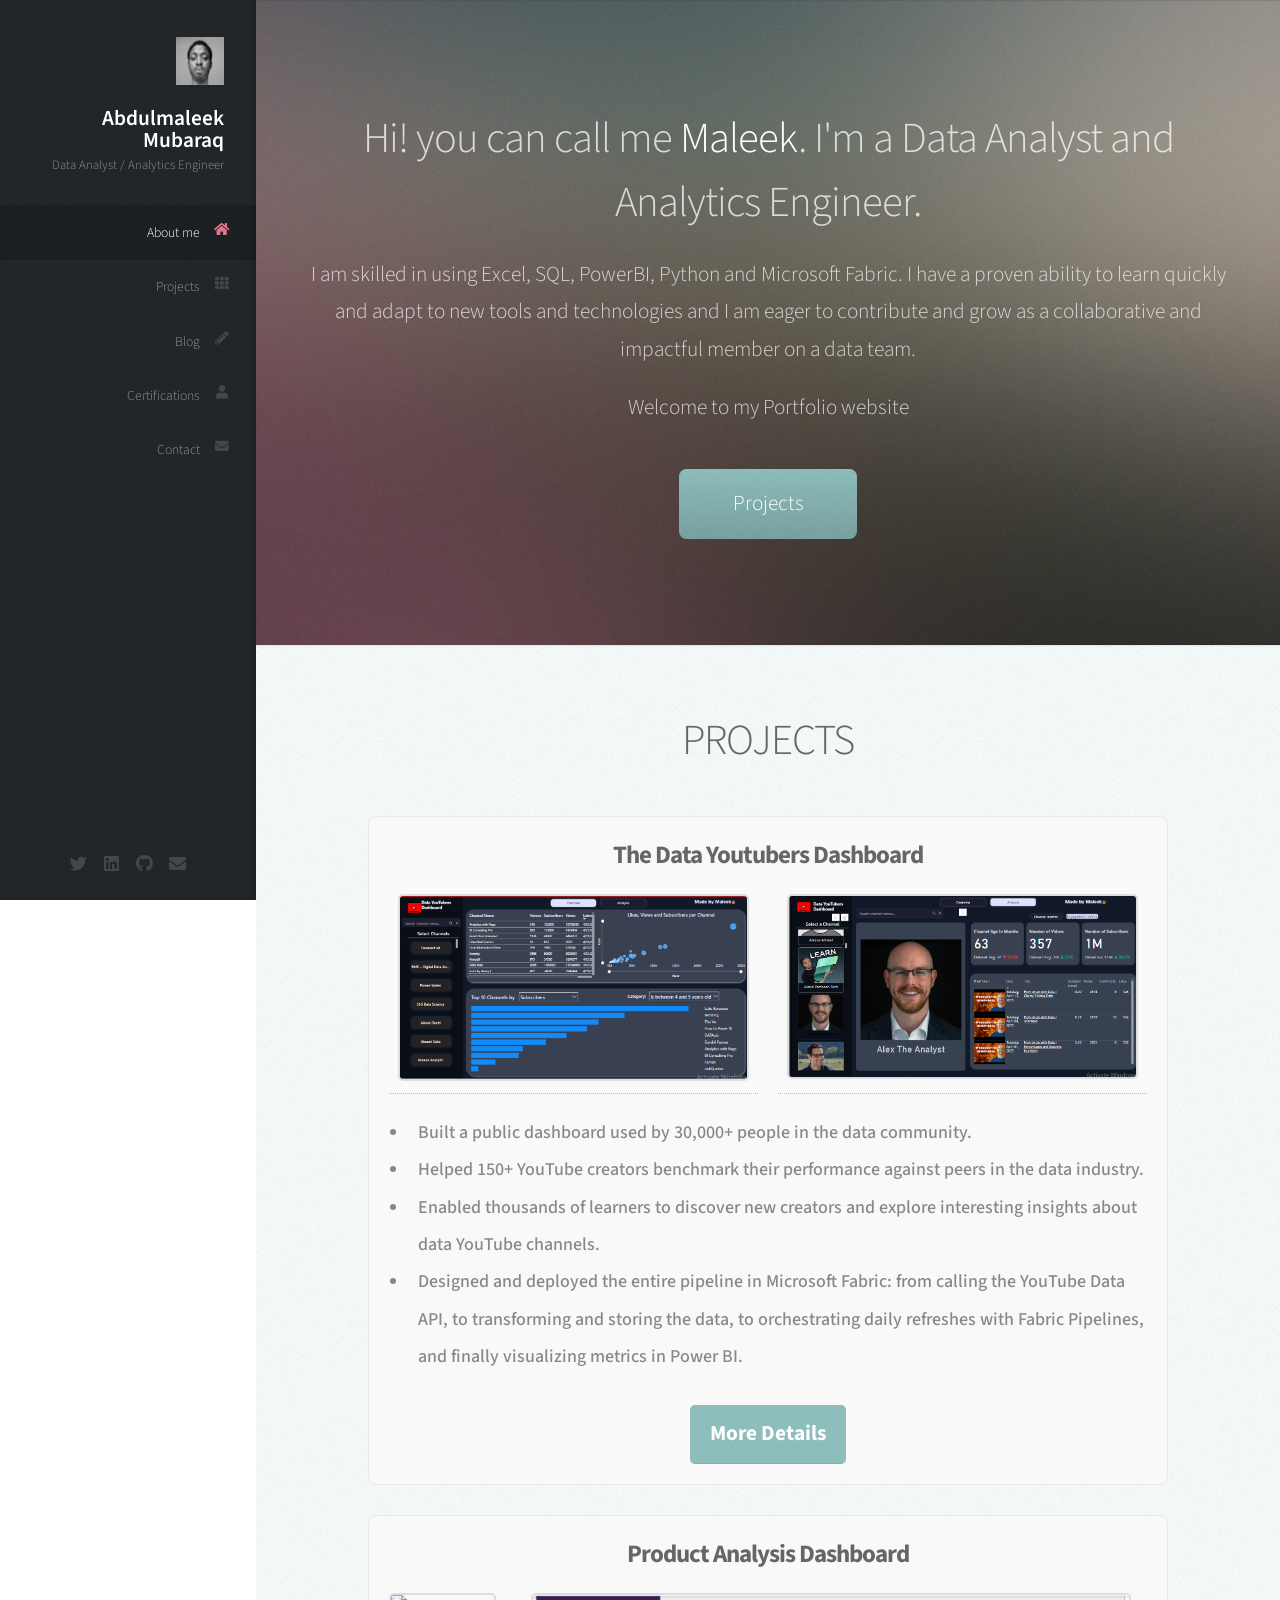
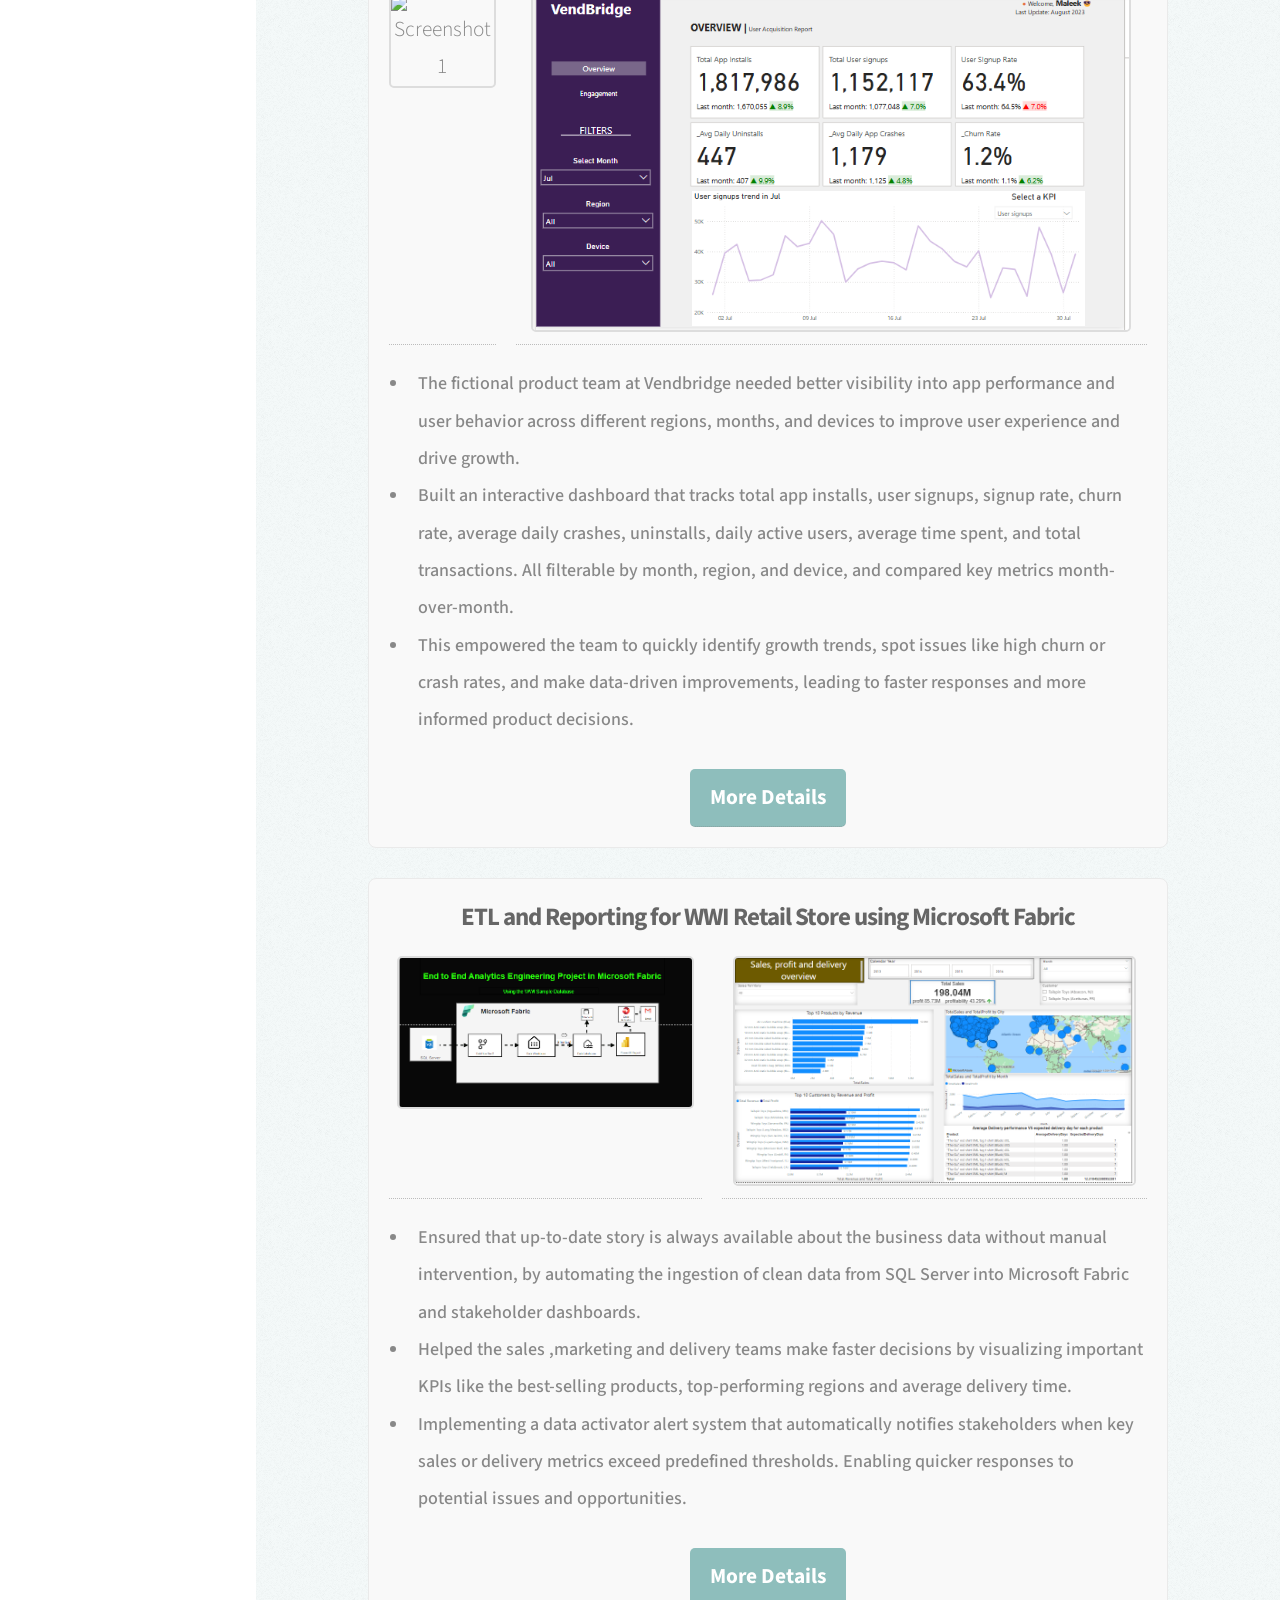
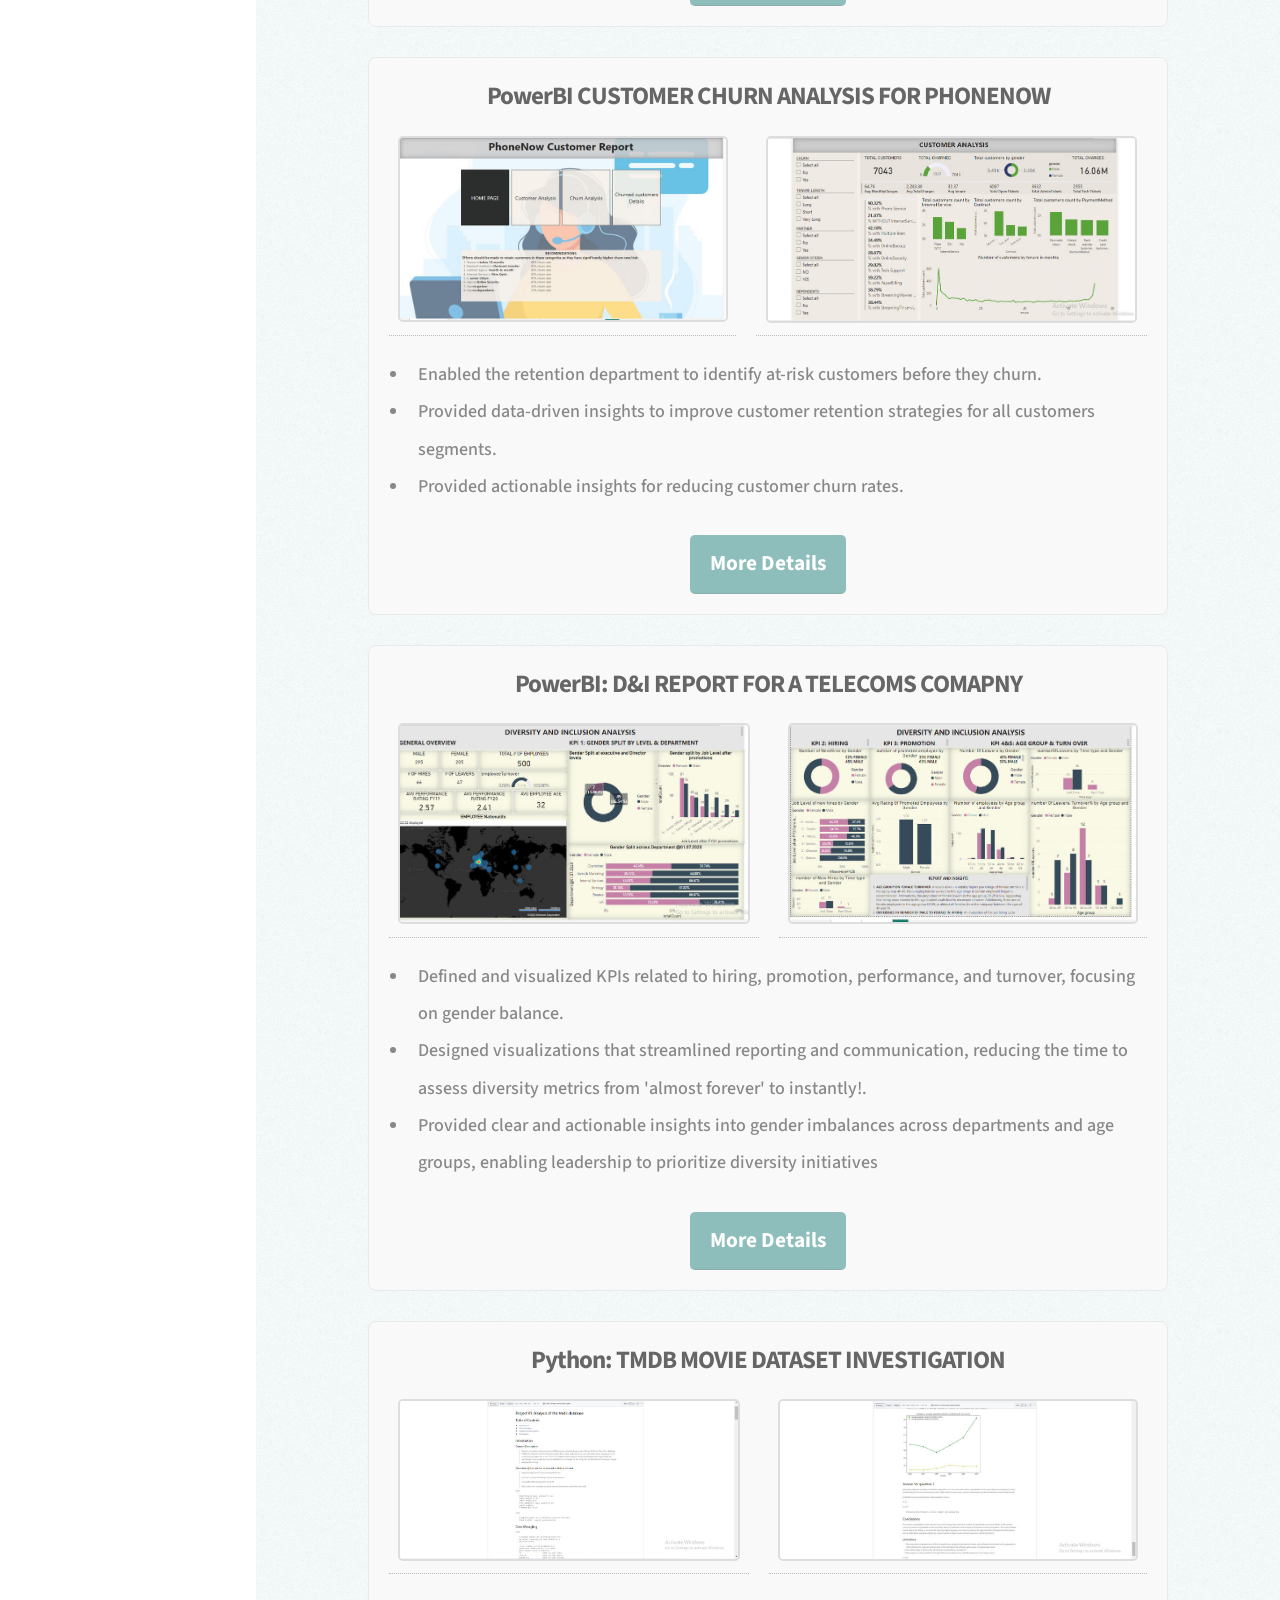
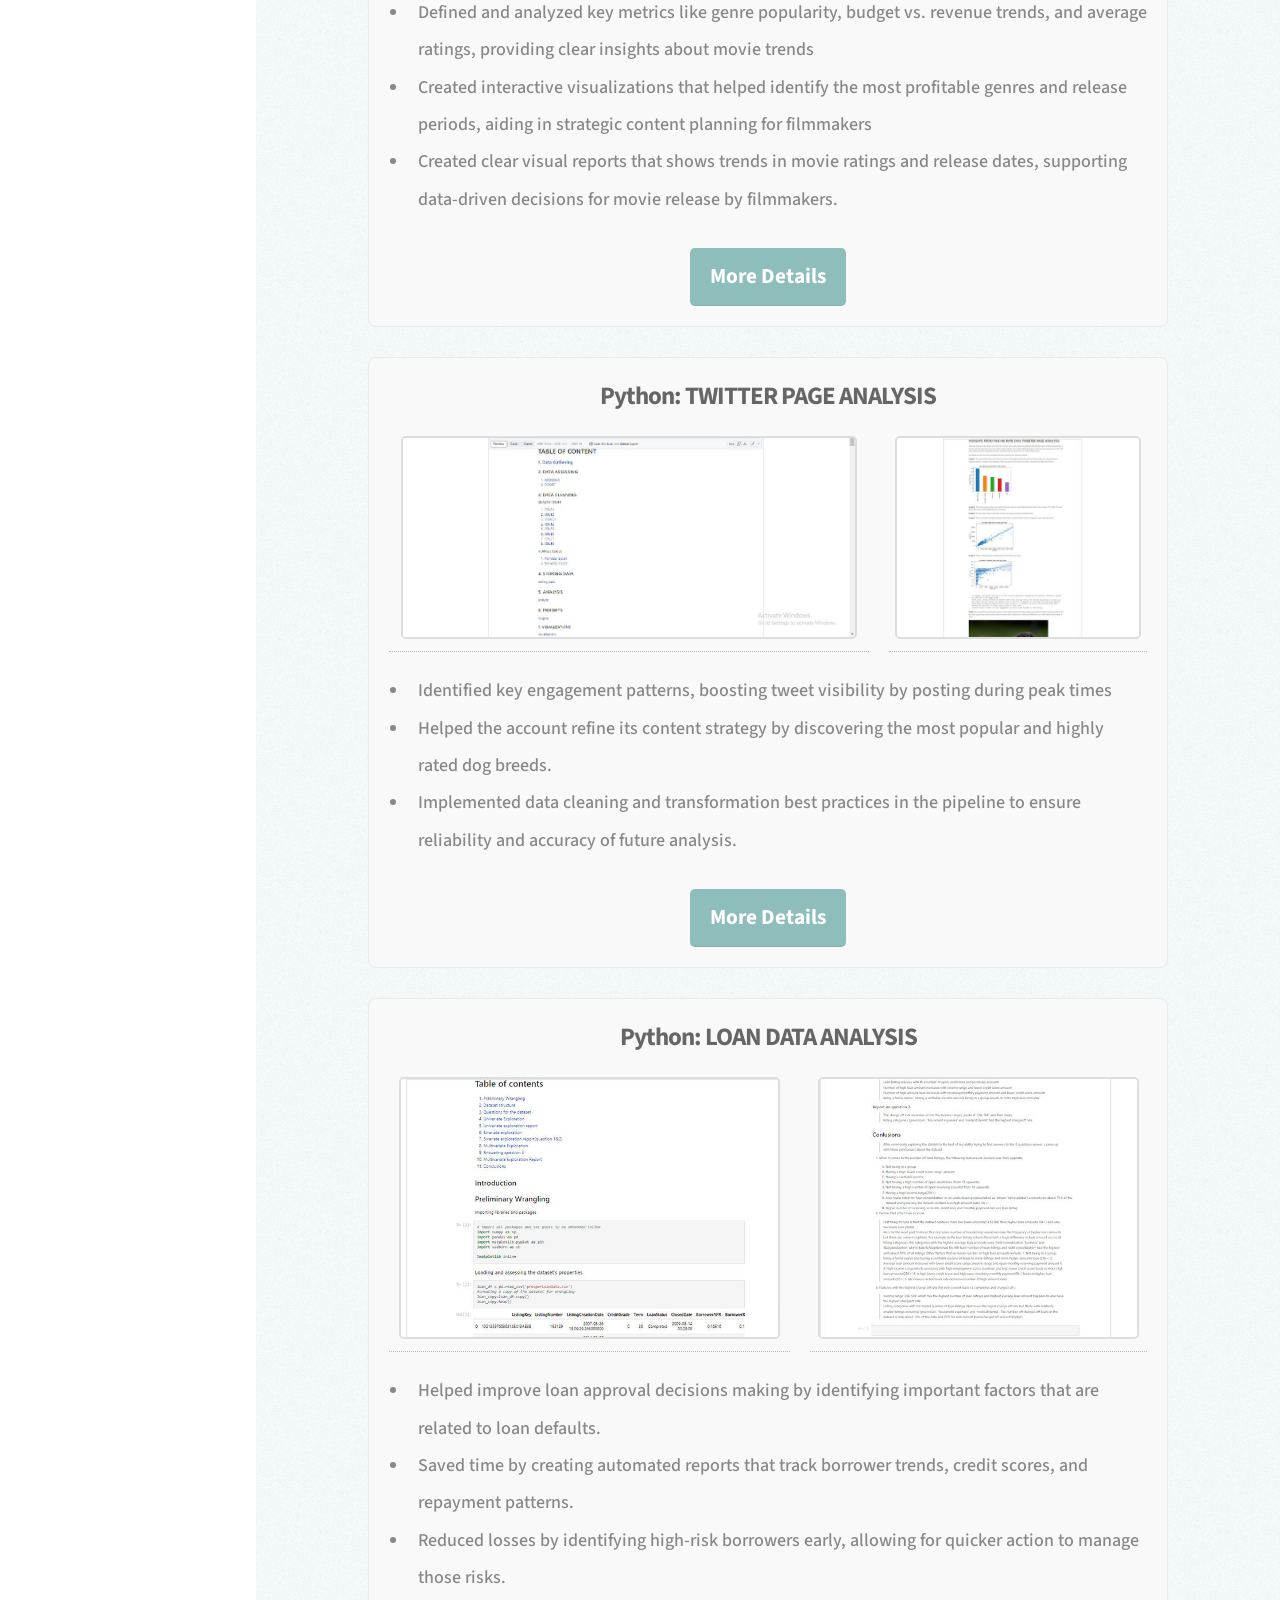
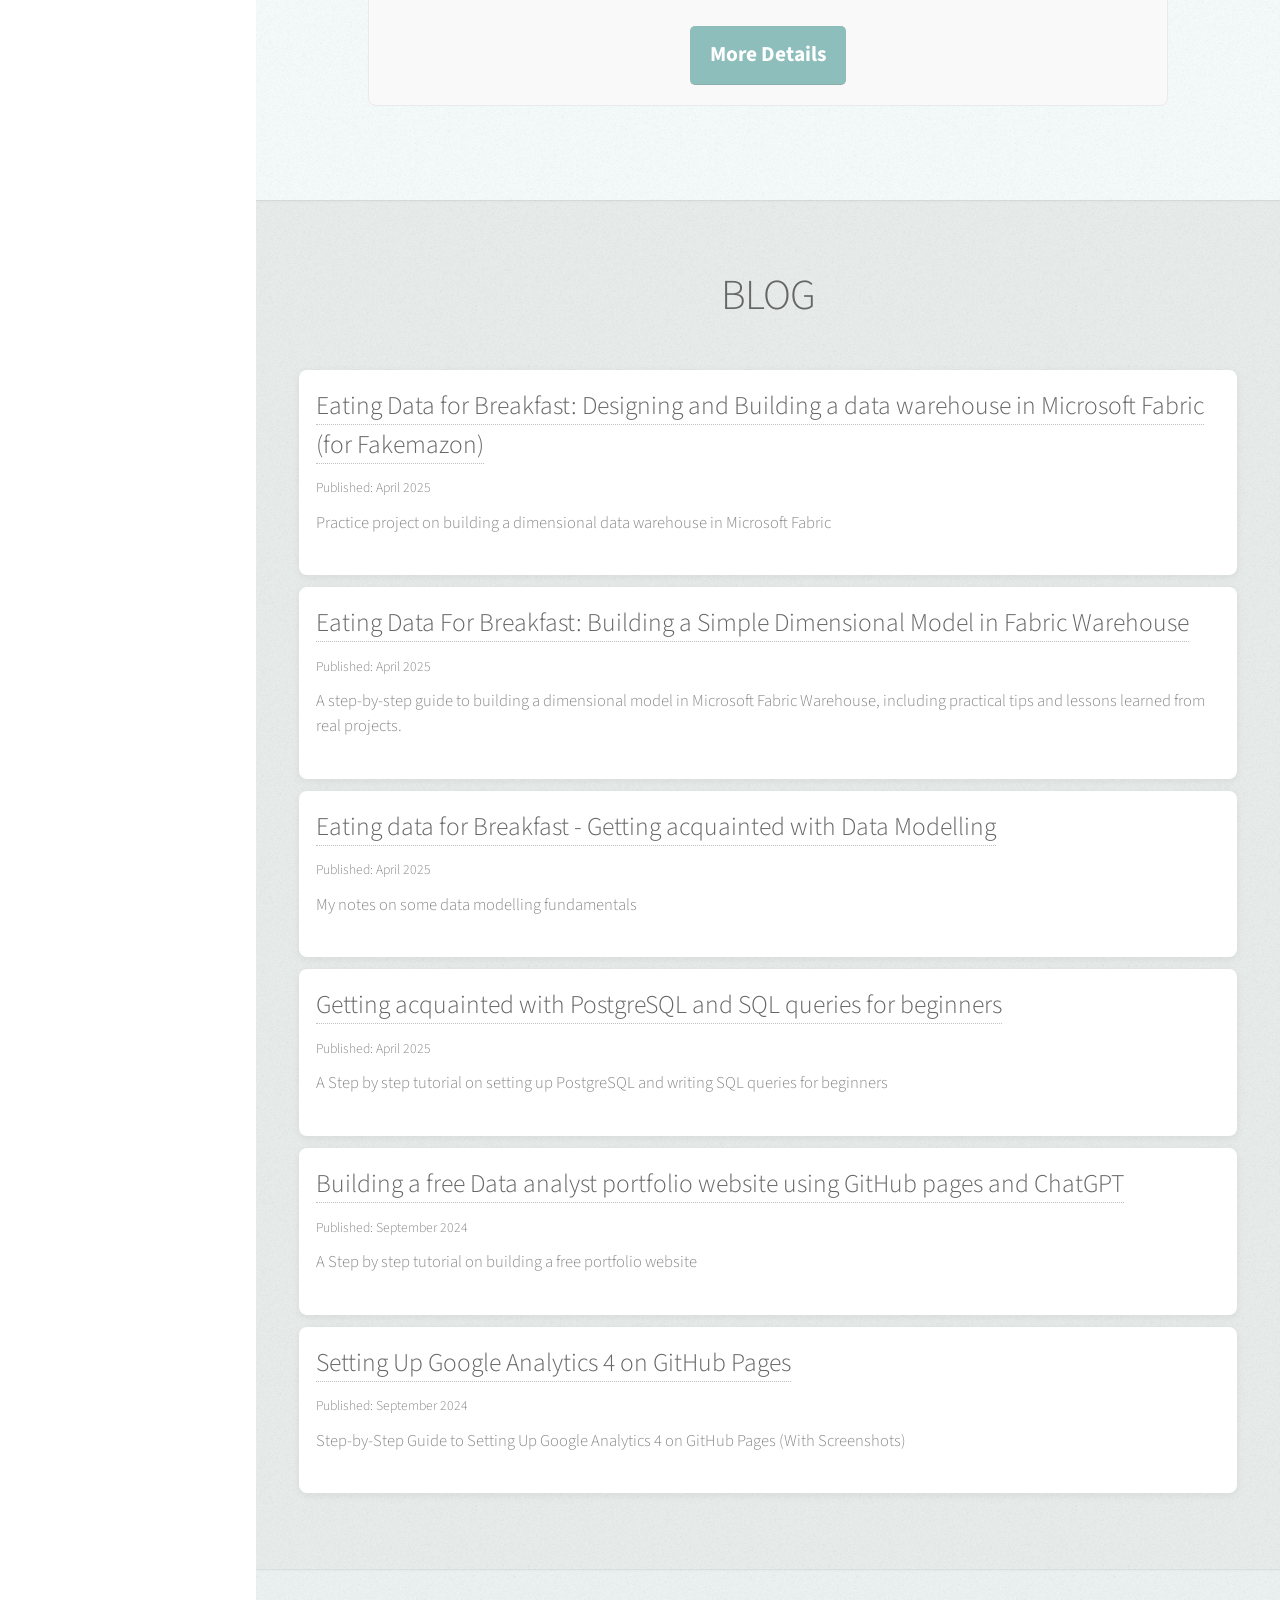
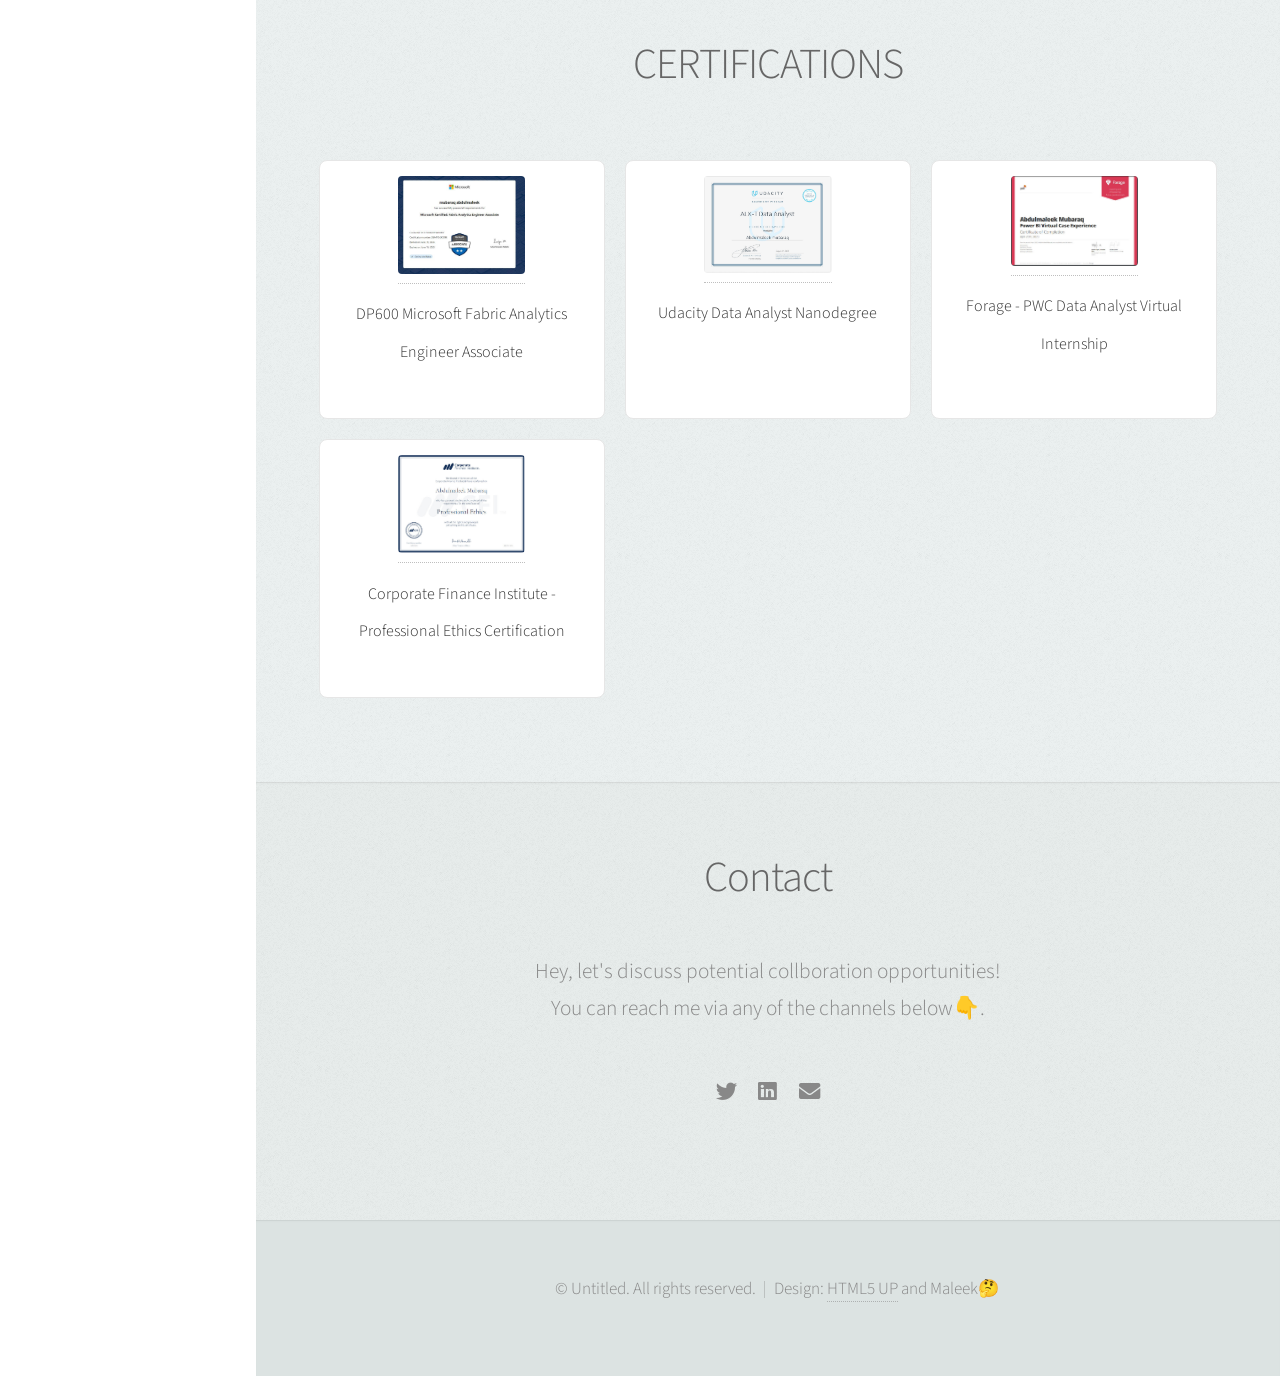
==== commit 2d16af88: "added blog post" ====
--- a/index.html
+++ b/index.html
@@ -289,7 +289,19 @@
 							<h2>BLOG</h2>
 						</header>
 						<div class="blog-list">
-							<!-- Blog Post 1 -->
+							<!-- Blog Post 6 -->
+							<div class="blog-container">
+								<h3 class="blog-title">
+									<a href="https://www.linkedin.com/pulse/eating-data-breakfast-designing-building-warehouse-abdulmaleek--jjn0f/?trackingId=mkTuvHVeii81N5zcQnHgYQ%3D%3D" target="_blank">
+										Eating Data for Breakfast: Designing and Building a data warehouse in Microsoft Fabric (for Fakemazon)
+									</a>
+								</h3>
+								<p class="blog-meta">Published: April 2025</p>
+								<p class="blog-summary">
+									Practice project on building a dimensional data warehouse in Microsoft Fabric 
+								</p>
+							</div>
+							<!-- Blog Post 5 -->
 							<div class="blog-container">
 								<h3 class="blog-title">
 									<a href="https://www.linkedin.com/pulse/eating-data-breakfast-building-simple-dimensional-abdulmaleek--d0dvf/?trackingId=fXJeXnJMBY6D4znc5l6HEw%3D%3D" target="_blank">
@@ -301,7 +313,7 @@
 									A step-by-step guide to building a dimensional model in Microsoft Fabric Warehouse, including practical tips and lessons learned from real projects.
 								</p>
 							</div>
-							<!-- Blog Post 2 -->
+							<!-- Blog Post 4 -->
 							<div class="blog-container">
 								<h3 class="blog-title">
 									<a href="https://www.linkedin.com/pulse/eating-data-breakfast-getting-acquainted-modelling-abdulmaleek--bgs3f/?trackingId=qvdXSpIdJtwvjzt1IWw%2FdA%3D%3D" target="_blank">
@@ -313,7 +325,7 @@
 									My notes on some data modelling fundamentals
 								</p>
 							</div>
-							<!-- Blog Post 4 -->
+							<!-- Blog Post 3 -->
 							<div class="blog-container">
 								<h3 class="blog-title">
 									<a href="https://medium.com/@mubaraqabdulmaleek/getting-acquainted-with-postgresql-0bab54126f6b" target="_blank">
@@ -325,7 +337,7 @@
 									A Step by step tutorial on setting up PostgreSQL and writing SQL queries for beginners
 								</p>
 							</div>
-							<!-- Blog Post 3 -->
+							<!-- Blog Post 2 -->
 							<div class="blog-container">
 								<h3 class="blog-title">
 									<a href="https://medium.com/@mubaraqabdulmaleek/building-a-free-data-analyst-portfolio-website-using-ai-and-github-pages-step-by-step-guide-for-174361901508" target="_blank">
@@ -338,7 +350,7 @@
 								</p>
 							</div>
 							
-							<!-- Blog Post 5 -->
+							<!-- Blog Post 1 -->
 							<div class="blog-container">
 								<h3 class="blog-title">
 									<a href="https://medium.com/@mubaraqabdulmaleek/step-by-step-guide-to-setting-up-google-analytics-4-on-github-pages-fbaa5c4db636" target="_blank">
@@ -350,6 +362,7 @@
 									Step-by-Step Guide to Setting Up Google Analytics 4 on GitHub Pages (With Screenshots) 
 								</p>
 							</div>
+							
 							<!-- Add more blog posts as needed -->
 						</div>
 					</div>
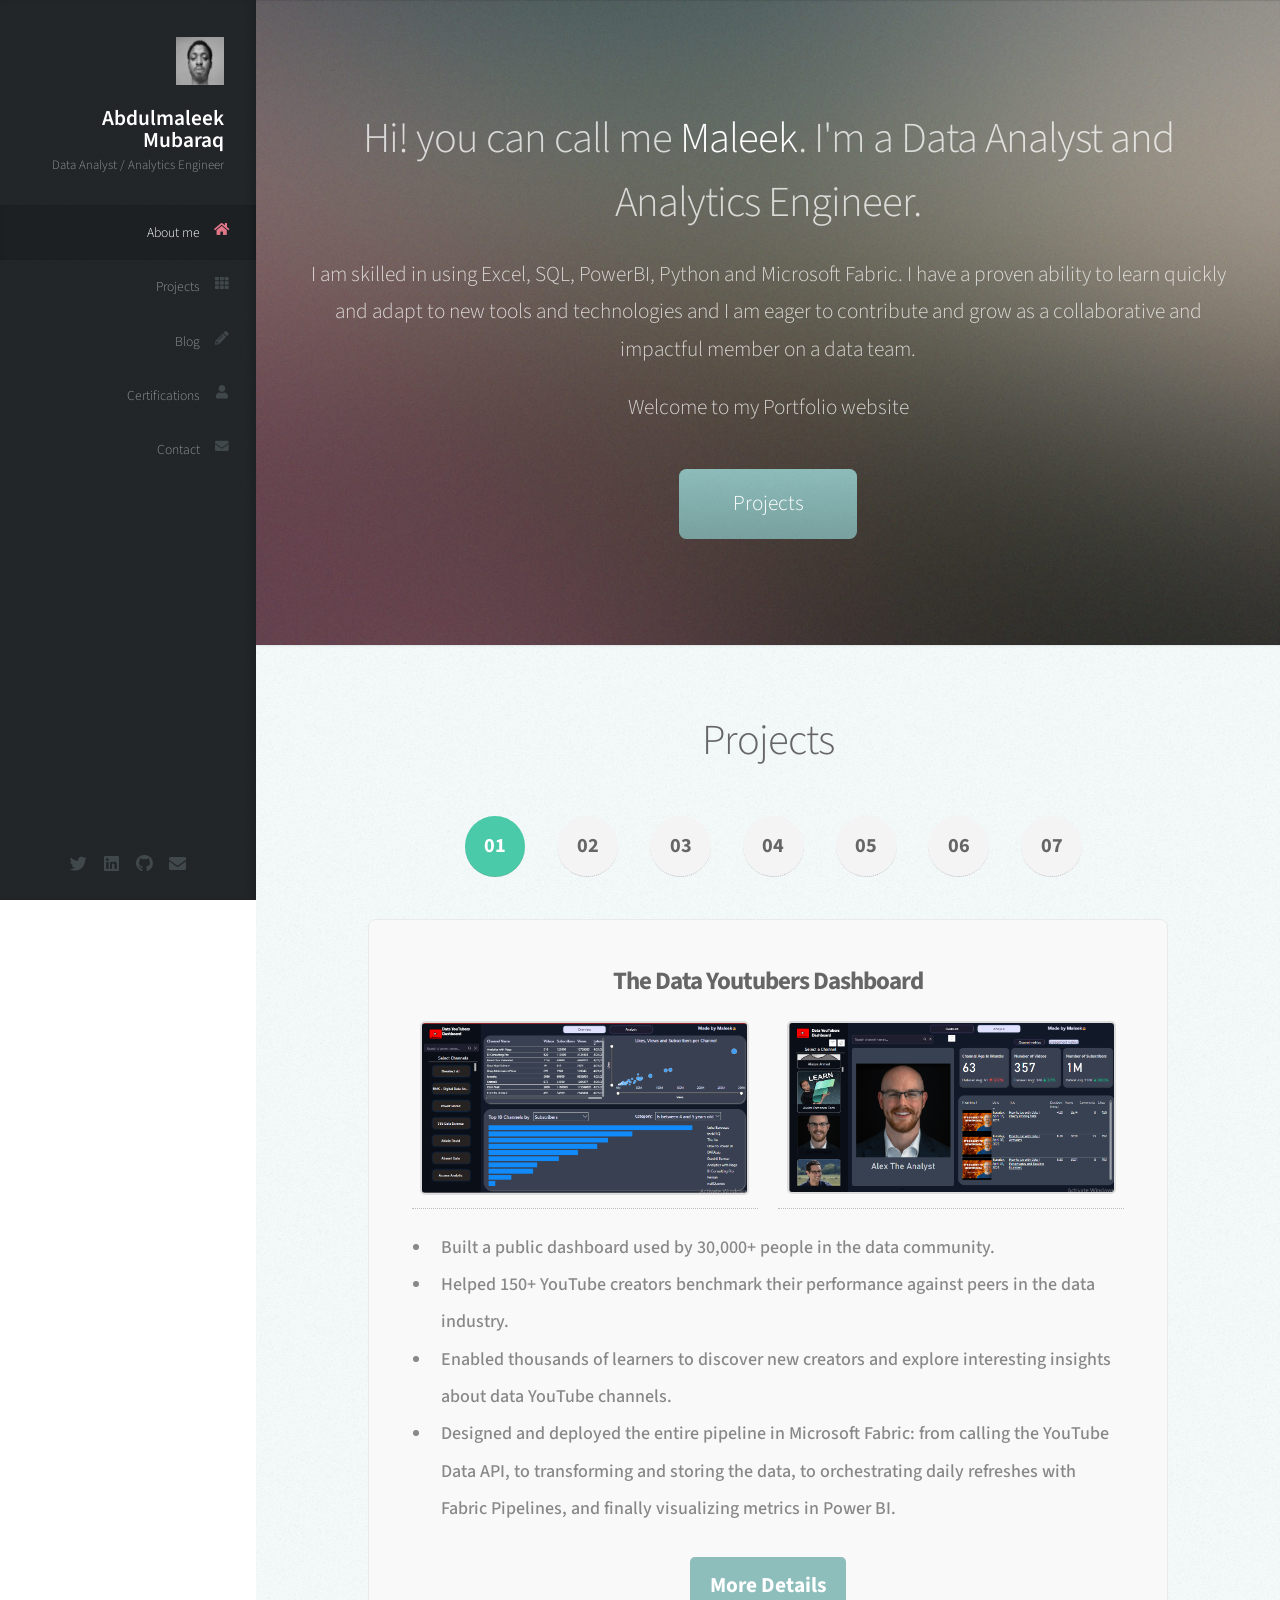
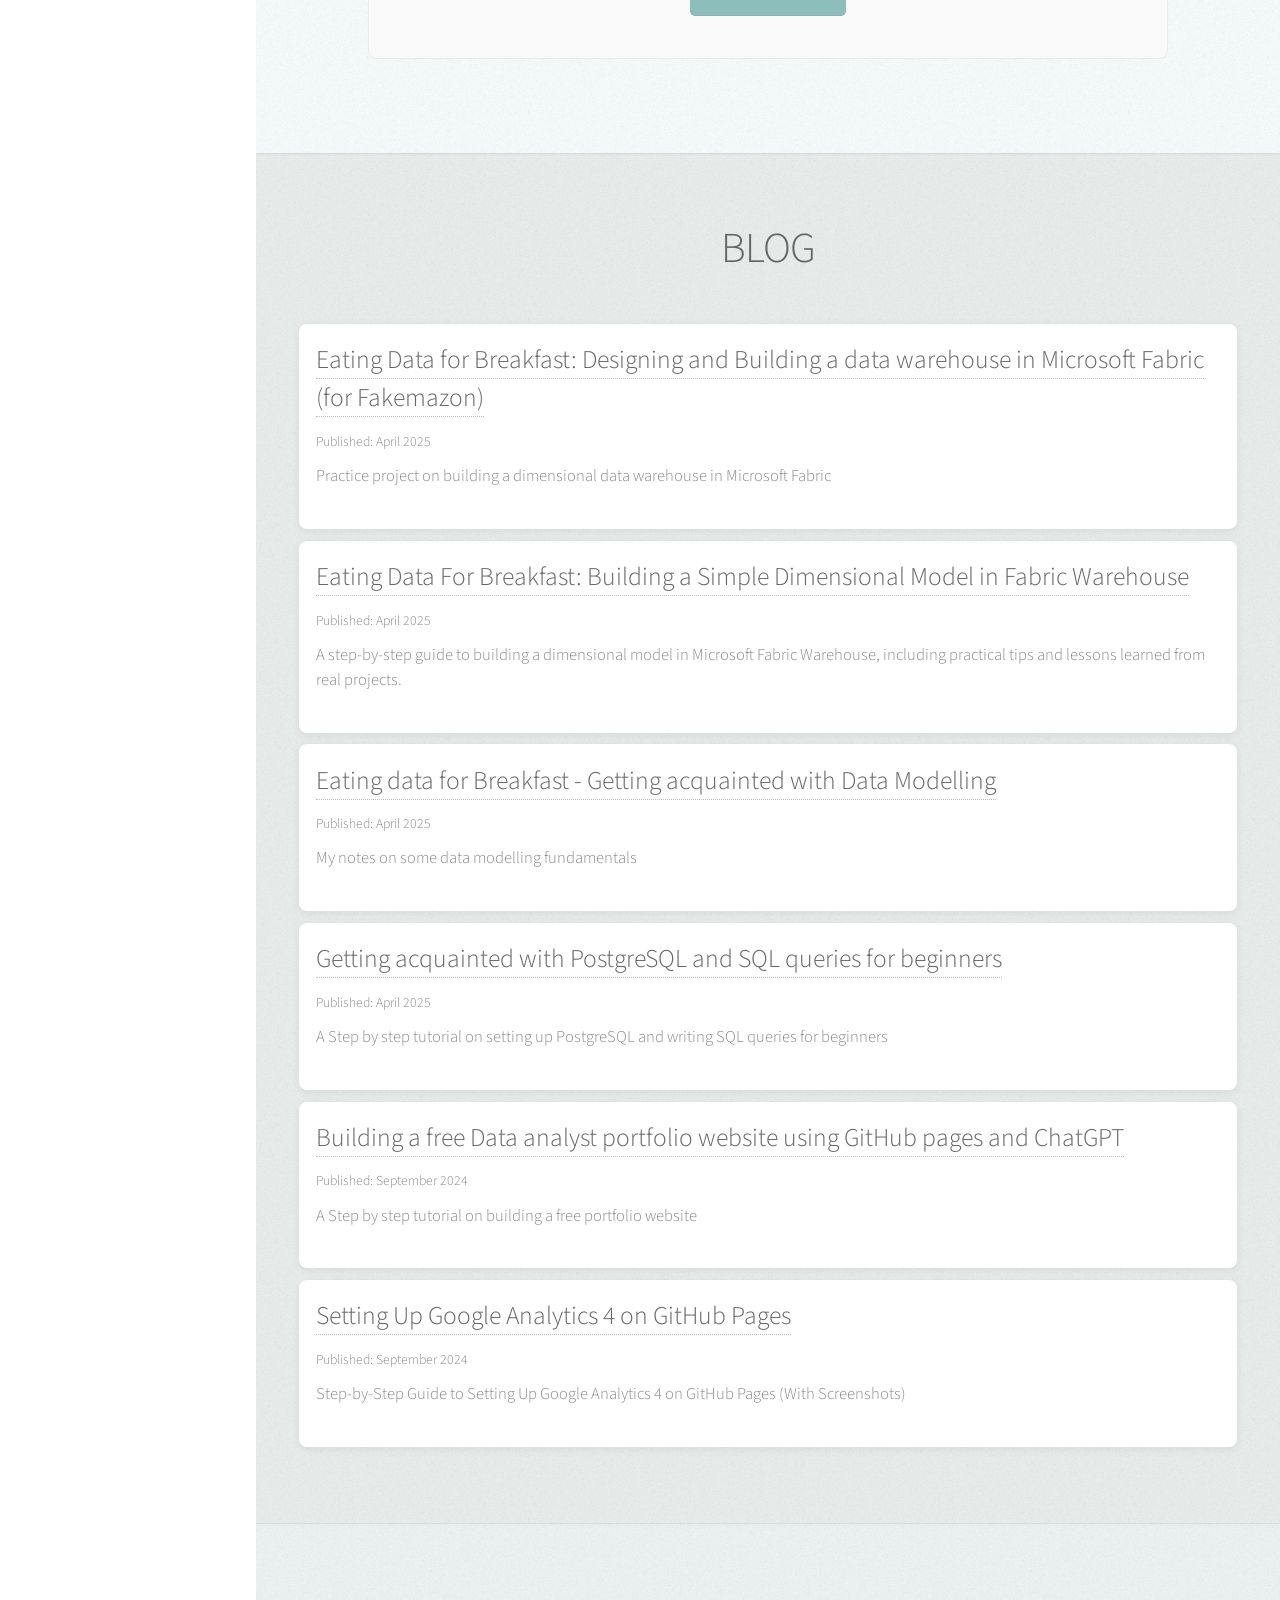
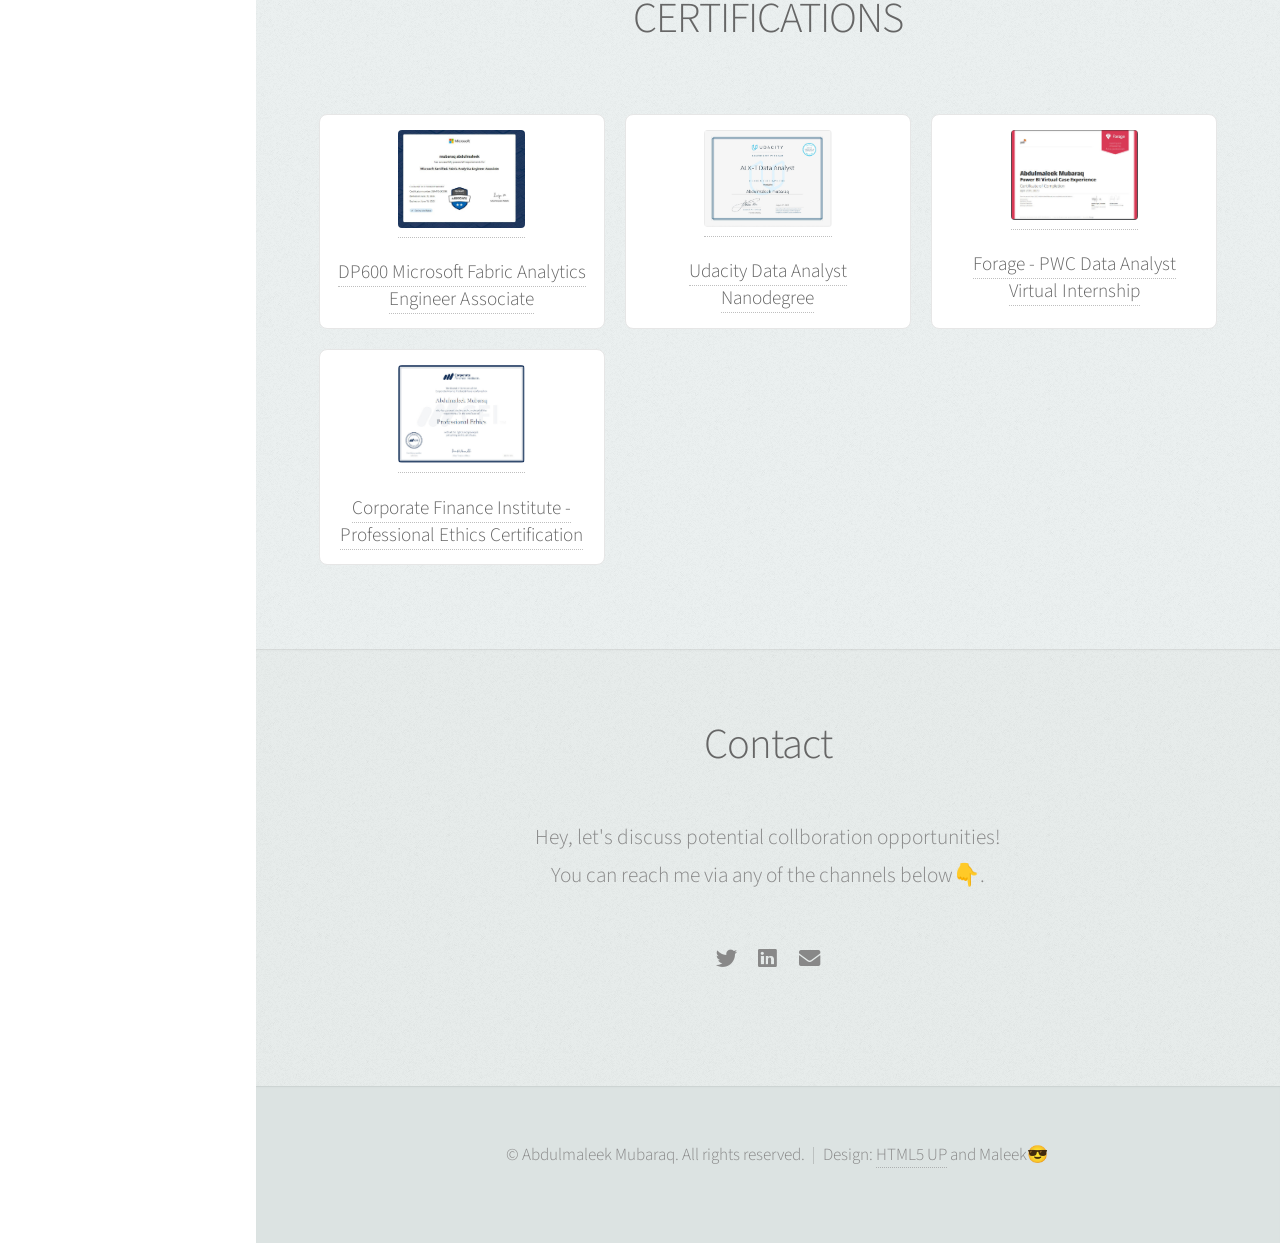
==== commit 40ac3fb1: "added project nav and project description pages added copyright to the footer embedded dashboards in" ====
--- a/index.html
+++ b/index.html
@@ -83,7 +83,7 @@
 							<li><a href="https://x.com/abdulmaleekola" class="icon brands fa-twitter"><span class="label">Twitter</span></a></li>
 							<li><a href="https://www.linkedin.com/in/mubaraq-abdulmaleek/" class="icon brands fa-linkedin"><span class="label">linkedin</span></a></li>
 							<li><a href="https://github.com/maleek004" class="icon brands fa-github"><span class="label">Github</span></a></li>
-							<li><a href="mubaraqabdulmaleek@gmail.com" class="icon solid fa-envelope"><span class="label">Email</span></a></li>
+							<li><a href="mailto:mubaraqabdulmaleek@gmail.com" class="icon solid fa-envelope"><span class="label">Email</span></a></li>
 						</ul>
 
 				</div>
@@ -116,168 +116,182 @@
 					<section id="portfolio" class="two">
 						<div class="container">
 							<header>
-								<h2>PROJECTS</h2>
+								<h2>Projects</h2>
 							</header>
-
-
-							<!--project 7-->
-							<div class="project-container">
-								<h2 class="project-title">The Data Youtubers Dashboard</h2>
-								<div class="project-screenshots">
-									<a href="images/DataYoutubersAnalysis.png" data-lightbox="project-7-gallery" data-title="Data Youtubers Dashboard - Screenshot 1">
-										<img src="images/DataYoutubersAnalysis.png" alt="Screenshot 1" class="screenshot">
-									</a>
-									<a href="images/DataYoutubersOverview.png" data-lightbox="project-7-gallery" data-title="Data Youtubers Dashboard - Screenshot 2">
-										<img src="images/DataYoutubersOverview.png" alt="Screenshot 2" class="screenshot">
-									</a>
+							
+							<!-- Project Navigation -->
+							<div class="project-nav">
+								<ul>
+									<li><a href="#project1" class="active">01</a></li>
+									<li><a href="#project2">02</a></li>
+									<li><a href="#project3">03</a></li>
+									<li><a href="#project4">04</a></li>
+									<li><a href="#project5">05</a></li>
+									<li><a href="#project6">06</a></li>
+									<li><a href="#project7">07</a></li>
+								</ul>
+							</div>
+
+							<!-- Projects Slideshow -->
+							<div class="projects-slideshow">
+								<div class="projects-container">
+									<!--project 7-->
+									<div class="project-container" id="project1">
+										<h2 class="project-title">The Data Youtubers Dashboard</h2>
+										<div class="project-screenshots">
+											<a href="images/DataYoutubersAnalysis.png" data-lightbox="project-7-gallery" data-title="Data Youtubers Dashboard - Screenshot 1">
+												<img src="images/DataYoutubersAnalysis.png" alt="Screenshot 1" class="screenshot">
+											</a>
+											<a href="images/DataYoutubersOverview.png" data-lightbox="project-7-gallery" data-title="Data Youtubers Dashboard - Screenshot 2">
+												<img src="images/DataYoutubersOverview.png" alt="Screenshot 2" class="screenshot">
+											</a>
+										</div>
+										<ul class="project-details">
+											<li>Built a public dashboard used by 30,000+ people in the data community.</li>
+											<li>Helped 150+ YouTube creators benchmark their performance against peers in the data industry.</li>
+											<li>Enabled thousands of learners to discover new creators and explore interesting insights about data YouTube channels.</li>
+											<li>Designed and deployed the entire pipeline in Microsoft Fabric: from calling the YouTube Data API, to transforming and storing the data, to orchestrating daily refreshes with Fabric Pipelines, and finally visualizing metrics in Power BI.</li>
+										</ul>
+										<!--a href="https://www.linkedin.com/posts/mubaraq-abdulmaleek_hey-everyone-so-i-recently-worked-on-a-project-activity-7309121694286143488-oyGc?utm_source=share&utm_medium=member_desktop&rcm=ACoAACEswjQB281zfbDn8oJquscWI5z8RfFblEg" target="_blank" class="view-more-btn">More Details</a>-->
+										<a href="data-youtubers.html" class="view-more-btn">More Details</a>
+									</div>
+
+									<!--project 8-->
+									<div class="project-container" id="project2">
+										<h2 class="project-title">Product Analysis Dashboard</h2>
+										<div class="project-screenshots">
+											<a href="images/VendbridgeEngagement.png" data-lightbox="project-8-gallery" data-title="Product Analysis Dashboard - Screenshot 1">
+												<img src="images/VendbridgeEngagement.png" alt="Screenshot 1" class="screenshot">
+											</a>
+											<a href="images/VendbridgeOverview.png" data-lightbox="project-8-gallery" data-title="Product Analysis Dashboard - Screenshot 2">
+												<img src="images/VendbridgeOverview.png" alt="Screenshot 2" class="screenshot">
+											</a>
+										</div>
+										<ul class="project-details">
+											<li>The fictional product team at Vendbridge needed better visibility into app performance and user behavior across different regions, months, and devices to improve user experience and drive growth.</li>
+											<li>Built an interactive dashboard that tracks total app installs, user signups, signup rate, churn rate, average daily crashes, uninstalls, daily active users, average time spent, and total transactions. All filterable by month, region, and device, and compared key metrics month-over-month.</li>
+											<li>This empowered the team to quickly identify growth trends, spot issues like high churn or crash rates, and make data-driven improvements, leading to faster responses and more informed product decisions.</li>
+										</ul>
+										<a href="product-analysis.html" target="_blank" class="view-more-btn">More Details</a>
+									</div>
+
+
+									<!--project 1-->
+									<div class="project-container" id="project3">
+										<h2 class="project-title">ETL and Reporting for WWI Retail Store using Microsoft Fabric </h2>
+										<div class="project-screenshots">
+											<a href="images/WWI ETL flowchart.png" data-lightbox="project-1-gallery" data-title="WWI ETL flowchart - Screenshot ">
+												<img src="images/WWI ETL flowchart.png" alt="Screenshot 1" class="screenshot">
+											</a>
+											<a href="images/WWI dashboard final.png" data-lightbox="project-1-gallery" data-title="WWI Sales Dashboard - Screenshot 2">
+												<img src="images/WWI dashboard final.png" alt="Screenshot 2" class="screenshot">
+											</a>
+										</div>
+										<ul class="project-details">
+											<li>Ensured that up-to-date insights are always available about the business data without manual intervention, by automating the ingestion of clean data from SQL Server into Microsoft Fabric and stakeholder dashboards.</li>
+											<li>Helped the sales ,marketing and delivery teams make faster decisions by visualizing important KPIs like the best-selling products, top-performing regions and average delivery time.</li>
+											<li>Implementing a data activator alert system that automatically notifies stakeholders when key sales or delivery metrics exceed predefined thresholds. Enabling quicker responses to potential issues and opportunities.</li>
+										</ul>
+										<a href="wwi-sales.html" target="_blank" class="view-more-btn">More Details</a>
+									</div>
+
+									<!--project 2-->
+									<div class="project-container" id="project4">
+										<h2 class="project-title">PowerBI CUSTOMER CHURN ANALYSIS FOR PHONENOW</h2>
+										<div class="project-screenshots">
+											<a href="images/customerChurnImage1.jpg" data-lightbox="project-2-gallery" data-title="PowerBI Churn Analysis - Screenshot 1">
+												<img src="images/customerChurnImage1.jpg" alt="Screenshot 1" class="screenshot">
+											</a>
+											<a href="images/CustomerChurnImage2.jpg" data-lightbox="project-2-gallery" data-title="PowerBI Churn Analysis - Screenshot 2">
+												<img src="images/CustomerChurnImage2.jpg" alt="Screenshot 2" class="screenshot">
+											</a>
+										</div>
+										<ul class="project-details">
+											<li>Enabled the retention department to identify at-risk customers before they churn.</li>
+											<li>Provided data-driven insights to improve customer retention strategies for all customers segments.</li>
+											<li>Provided actionable insights for reducing customer churn rates.</li>
+										</ul>
+										<a href="churn-analysis.html" target="_blank" class="view-more-btn">More Details</a>
+									</div>
+									
+									<!--project 3-->
+									<div class="project-container" id="project5">
+										<h2 class="project-title">PowerBI: D&I REPORT FOR A TELECOMS COMAPNY</h2>
+										<div class="project-screenshots">
+											<a href="images/HRAnalysisImage1.jpg" data-lightbox="project-3-gallery" data-title="D&I Analysis - Screenshot 1">
+												<img src="images/HRAnalysisImage1.jpg" alt="Screenshot 1" class="screenshot">
+											</a>
+											<a href="images/HRAnalysisImage2.jpg" data-lightbox="project-3-gallery" data-title="D&I Analysis - Screenshot 2">
+												<img src="images/HRAnalysisImage2.jpg" alt="Screenshot 2" class="screenshot">
+											</a>
+										</div>
+										<ul class="project-details">
+											<li>Defined and visualized KPIs related to hiring, promotion, performance, and turnover, focusing on gender balance.</li>
+											<li>Designed visualizations that streamlined reporting and communication, reducing the time to assess diversity metrics from 'almost forever' to instantly!.</li>
+											<li>Provided clear and actionable insights into gender imbalances across departments and age groups, enabling leadership to prioritize diversity initiatives</li>
+										</ul>
+										<a href="https://github.com/maleek004/Diversity-and-inclusion-analysis" target="_blank" class="view-more-btn">More Details</a>
+									</div>
+
+									<!--project 4-->
+									<div class="project-container" id="project6">
+										<h2 class="project-title">Python: TMDB MOVIE DATASET INVESTIGATION</h2>
+										<div class="project-screenshots">
+											<a href="images/movieAnalysisImage1.jpg" data-lightbox="project-4-gallery" data-title="Movie dataset analysis - Screenshot 1">
+												<img src="images/movieAnalysisImage1.jpg" alt="Screenshot 1" class="screenshot">
+											</a>
+											<a href="images/movieAnalysisImage2.jpg" data-lightbox="project-4-gallery" data-title="Movie dataset analysis - Screenshot 2">
+												<img src="images/movieAnalysisImage2.jpg" alt="Screenshot 2" class="screenshot">
+											</a>
+										</div>
+										<ul class="project-details">
+											<li>Defined and analyzed key metrics like genre popularity, budget vs. revenue trends, and average ratings, providing clear insights about movie trends</li>
+											<li>Created interactive visualizations that helped identify the most profitable genres and release periods, aiding in strategic content planning for filmmakers</li>
+											<li>Created clear visual reports that shows trends in movie ratings and release dates, supporting data-driven decisions for movie release by filmmakers.</li>
+										</ul>
+										<a href="https://github.com/maleek004/Udacity_data_analysis_nanodegree_projects/blob/main/project_1_investigate_a_dataset/project1.ipynb" target="_blank" class="view-more-btn">More Details</a>
+									</div>
+									
+									<!--project 5-->
+									<div class="project-container" id="project7">
+										<h2 class="project-title"> Python: TWITTER PAGE ANALYSIS</h2>
+										<div class="project-screenshots">
+											<a href="images/TwitterAnalysisImage1.jpg" data-lightbox="project-5-gallery" data-title="Twitter Page Analysis - Screenshot 1">
+												<img src="images/TwitterAnalysisImage1.jpg" alt="Screenshot 1" class="screenshot">
+											</a>
+											<a href="images/TwitterAnalysisImage2.jpg" data-lightbox="project-5-gallery" data-title="Twitter Page Analysis - Screenshot 2">
+												<img src="images/TwitterAnalysisImage2.jpg" alt="Screenshot 2" class="screenshot">
+											</a>
+										</div>
+										<ul class="project-details">
+											<li>Identified key engagement patterns, boosting tweet visibility by posting during peak times</li>
+											<li>Helped the account refine its content strategy by discovering the most popular and highly rated dog breeds.</li>
+											<li>Implemented data cleaning and transformation best practices in the pipeline to ensure reliability and accuracy of future analysis.</li>
+										</ul>
+										<a href="https://github.com/maleek004/Udacity_data_analysis_nanodegree_projects/tree/main/project_2_data_wrangling" target="_blank" class="view-more-btn">More Details</a>
+									</div>
+
+									<!--project 6-->
+									<div class="project-container" id="project8">
+										<h2 class="project-title"> Python: LOAN DATA ANALYSIS</h2>
+										<div class="project-screenshots">
+											<a href="images/LoanAnalysisImage1.jpg" data-lightbox="project-6-gallery" data-title="PowerBI Churn Analysis - Screenshot 1">
+												<img src="images/LoanAnalysisImage1.jpg" alt="Screenshot 1" class="screenshot">
+											</a>
+											<a href="images/LoanAnalysisImage2.jpg" data-lightbox="project-6-gallery" data-title="PowerBI Churn Analysis - Screenshot 2">
+												<img src="images/LoanAnalysisImage2.jpg" alt="Screenshot 2" class="screenshot">
+											</a>
+										</div>
+										<ul class="project-details">
+											<li>Helped improve loan approval decisions making by identifying important factors that are related to loan defaults.</li>
+											<li>Saved time by creating automated reports that track borrower trends, credit scores, and repayment patterns.</li>
+											<li>Reduced losses by identifying high-risk borrowers early, allowing for quicker action to manage those risks.</li>
+										</ul>
+										<a href="https://github.com/maleek004/Udacity_data_analysis_nanodegree_projects/blob/main/project_3_data_visualization/Part_I_exploration_template.ipynb" target="_blank" class="view-more-btn">More Details</a>
+									</div>
+
 								</div>
-								<ul class="project-details">
-									<li>Built a public dashboard used by 30,000+ people in the data community.</li>
-									<li>Helped 150+ YouTube creators benchmark their performance against peers in the data industry.</li>
-									<li>Enabled thousands of learners to discover new creators and explore interesting insights about data YouTube channels.</li>
-									<li>Designed and deployed the entire pipeline in Microsoft Fabric: from calling the YouTube Data API, to transforming and storing the data, to orchestrating daily refreshes with Fabric Pipelines, and finally visualizing metrics in Power BI.</li>
-								</ul>
-								<a href="https://www.linkedin.com/posts/mubaraq-abdulmaleek_hey-everyone-so-i-recently-worked-on-a-project-activity-7309121694286143488-oyGc?utm_source=share&utm_medium=member_desktop&rcm=ACoAACEswjQB281zfbDn8oJquscWI5z8RfFblEg" target="_blank" class="view-more-btn">More Details</a>
-							</div>
-
-							<!--project 8-->
-							<div class="project-container">
-								<h2 class="project-title">Product Analysis Dashboard</h2>
-								<div class="project-screenshots">
-									<a href="images/VendbridgeEngagement.png" data-lightbox="project-8-gallery" data-title="Product Analysis Dashboard - Screenshot 1">
-										<img src="images/VendbridgeEngagement.png" alt="Screenshot 1" class="screenshot">
-									</a>
-									<a href="images/VendbridgeOverview.png" data-lightbox="project-8-gallery" data-title="Product Analysis Dashboard - Screenshot 2">
-										<img src="images/VendbridgeOverview.png" alt="Screenshot 2" class="screenshot">
-									</a>
-								</div>
-								<ul class="project-details">
-									<li>The fictional product team at Vendbridge needed better visibility into app performance and user behavior across different regions, months, and devices to improve user experience and drive growth.</li>
-									<li>Built an interactive dashboard that tracks total app installs, user signups, signup rate, churn rate, average daily crashes, uninstalls, daily active users, average time spent, and total transactions. All filterable by month, region, and device, and compared key metrics month-over-month.</li>
-									<li>This empowered the team to quickly identify growth trends, spot issues like high churn or crash rates, and make data-driven improvements, leading to faster responses and more informed product decisions.</li>
-								</ul>
-								<a href="https://www.linkedin.com/posts/mubaraq-abdulmaleek_powerbi-productmanagement-productanalytics-activity-7304923559540199426-F6zb?utm_source=share&utm_medium=member_desktop&rcm=ACoAACEswjQB281zfbDn8oJquscWI5z8RfFblEg" target="_blank" class="view-more-btn">More Details</a>
-							</div>
-
-
-							<!--project 1-->
-							<div class="project-container">
-								<h2 class="project-title">ETL and Reporting for WWI Retail Store using Microsoft Fabric </h2>
-								<div class="project-screenshots">
-									<a href="images/WWI ETL flowchart.png" data-lightbox="project-1-gallery" data-title="WWI ETL flowchart - Screenshot ">
-										<img src="images/WWI ETL flowchart.png" alt="Screenshot 1" class="screenshot">
-									</a>
-									<a href="images/WWI dashboard final.png" data-lightbox="project-1-gallery" data-title="WWI Sales Dashboard - Screenshot 2">
-										<img src="images/WWI dashboard final.png" alt="Screenshot 2" class="screenshot">
-									</a>
-								</div>
-								<ul class="project-details">
-									<li>Ensured that up-to-date story is always available about the business data without manual intervention, by automating the ingestion of clean data from SQL Server into Microsoft Fabric and stakeholder dashboards.</li>
-									<li>Helped the sales ,marketing and delivery teams make faster decisions by visualizing important KPIs like the best-selling products, top-performing regions and average delivery time.</li>
-									<li>Implementing a data activator alert system that automatically notifies stakeholders when key sales or delivery metrics exceed predefined thresholds. Enabling quicker responses to potential issues and opportunities.</li>
-								</ul>
-								<a href="https://medium.com/@mubaraqabdulmaleek/end-to-end-etl-and-sales-dashboard-on-wwi-dataset-in-microsoft-fabric-01953545172c" target="_blank" class="view-more-btn">More Details</a>
-							</div>
-
-							<!--project 2-->
-							<div class="project-container">
-								<h2 class="project-title">PowerBI CUSTOMER CHURN ANALYSIS FOR PHONENOW</h2>
-								<div class="project-screenshots">
-									<a href="images/customerChurnImage1.jpg" data-lightbox="project-2-gallery" data-title="PowerBI Churn Analysis - Screenshot 1">
-										<img src="images/customerChurnImage1.jpg" alt="Screenshot 1" class="screenshot">
-									</a>
-									<a href="images/CustomerChurnImage2.jpg" data-lightbox="project-2-gallery" data-title="PowerBI Churn Analysis - Screenshot 2">
-										<img src="images/CustomerChurnImage2.jpg" alt="Screenshot 2" class="screenshot">
-									</a>
-								</div>
-								<ul class="project-details">
-									<li>Enabled the retention department to identify at-risk customers before they churn.</li>
-									<li>Provided data-driven insights to improve customer retention strategies for all customers segments.</li>
-									<li>Provided actionable insights for reducing customer churn rates.</li>
-								</ul>
-								<a href="https://github.com/maleek004/Customer_analysis_project/blob/main/README.md" target="_blank" class="view-more-btn">More Details</a>
-							</div>
-							
-							<!--project 3-->
-							<div class="project-container">
-								<h2 class="project-title">PowerBI: D&I REPORT FOR A TELECOMS COMAPNY</h2>
-								<div class="project-screenshots">
-									<a href="images/HRAnalysisImage1.jpg" data-lightbox="project-3-gallery" data-title="D&I Analysis - Screenshot 1">
-										<img src="images/HRAnalysisImage1.jpg" alt="Screenshot 1" class="screenshot">
-									</a>
-									<a href="images/HRAnalysisImage2.jpg" data-lightbox="project-3-gallery" data-title="D&I Analysis - Screenshot 2">
-										<img src="images/HRAnalysisImage2.jpg" alt="Screenshot 2" class="screenshot">
-									</a>
-								</div>
-								<ul class="project-details">
-									<li>Defined and visualized KPIs related to hiring, promotion, performance, and turnover, focusing on gender balance.</li>
-									<li>Designed visualizations that streamlined reporting and communication, reducing the time to assess diversity metrics from 'almost forever' to instantly!.</li>
-									<li>Provided clear and actionable insights into gender imbalances across departments and age groups, enabling leadership to prioritize diversity initiatives</li>
-								</ul>
-								<a href="https://github.com/maleek004/Diversity-and-inclusion-analysis" target="_blank" class="view-more-btn">More Details</a>
-							</div>
-
-							<!--project 4-->
-							<div class="project-container">
-								<h2 class="project-title">Python: TMDB MOVIE DATASET INVESTIGATION</h2>
-								<div class="project-screenshots">
-									<a href="images/movieAnalysisImage1.jpg" data-lightbox="project-4-gallery" data-title="Movie dataset analysis - Screenshot 1">
-										<img src="images/movieAnalysisImage1.jpg" alt="Screenshot 1" class="screenshot">
-									</a>
-									<a href="images/movieAnalysisImage2.jpg" data-lightbox="project-4-gallery" data-title="Movie dataset analysis - Screenshot 2">
-										<img src="images/movieAnalysisImage2.jpg" alt="Screenshot 2" class="screenshot">
-									</a>
-								</div>
-								<ul class="project-details">
-									<li>Defined and analyzed key metrics like genre popularity, budget vs. revenue trends, and average ratings, providing clear insights about movie trends</li>
-									<li>Created interactive visualizations that helped identify the most profitable genres and release periods, aiding in strategic content planning for filmmakers</li>
-									<li>Created clear visual reports that shows trends in movie ratings and release dates, supporting data-driven decisions for movie release by filmmakers.</li>
-								</ul>
-								<a href="https://github.com/maleek004/Udacity_data_analysis_nanodegree_projects/blob/main/project_1_investigate_a_dataset/project1.ipynb" target="_blank" class="view-more-btn">More Details</a>
-							</div>
-							
-							<!--project 5-->
-							<div class="project-container">
-								<h2 class="project-title"> Python: TWITTER PAGE ANALYSIS</h2>
-								<div class="project-screenshots">
-									<a href="images/TwitterAnalysisImage1.jpg" data-lightbox="project-5-gallery" data-title="Twitter Page Analysis - Screenshot 1">
-										<img src="images/TwitterAnalysisImage1.jpg" alt="Screenshot 1" class="screenshot">
-									</a>
-									<a href="images/TwitterAnalysisImage2.jpg" data-lightbox="project-5-gallery" data-title="Twitter Page Analysis - Screenshot 2">
-										<img src="images/TwitterAnalysisImage2.jpg" alt="Screenshot 2" class="screenshot">
-									</a>
-								</div>
-								<ul class="project-details">
-									<li>Identified key engagement patterns, boosting tweet visibility by posting during peak times</li>
-									<li>Helped the account refine its content strategy by discovering the most popular and highly rated dog breeds.</li>
-									<li>Implemented data cleaning and transformation best practices in the pipeline to ensure reliability and accuracy of future analysis.</li>
-								</ul>
-								<a href="https://github.com/maleek004/Udacity_data_analysis_nanodegree_projects/tree/main/project_2_data_wrangling" target="_blank" class="view-more-btn">More Details</a>
-							</div>
-
-							<!--project 6-->
-							<div class="project-container">
-								<h2 class="project-title"> Python: LOAN DATA ANALYSIS</h2>
-								<div class="project-screenshots">
-									<a href="images/LoanAnalysisImage1.jpg" data-lightbox="project-6-gallery" data-title="PowerBI Churn Analysis - Screenshot 1">
-										<img src="images/LoanAnalysisImage1.jpg" alt="Screenshot 1" class="screenshot">
-									</a>
-									<a href="images/LoanAnalysisImage2.jpg" data-lightbox="project-6-gallery" data-title="PowerBI Churn Analysis - Screenshot 2">
-										<img src="images/LoanAnalysisImage2.jpg" alt="Screenshot 2" class="screenshot">
-									</a>
-								</div>
-								<ul class="project-details">
-									<li>Helped improve loan approval decisions making by identifying important factors that are related to loan defaults.</li>
-									<li>Saved time by creating automated reports that track borrower trends, credit scores, and repayment patterns.</li>
-									<li>Reduced losses by identifying high-risk borrowers early, allowing for quicker action to manage those risks.</li>
-								</ul>
-								<a href="https://github.com/maleek004/Udacity_data_analysis_nanodegree_projects/blob/main/project_3_data_visualization/Part_I_exploration_template.ipynb" target="_blank" class="view-more-btn">More Details</a>
-							</div>
-
-							
-
-							
-
+							</div>
 
 						</div>
 					</section>
@@ -382,28 +396,36 @@
 								<a href="images/MicrsoftFabricCert.jpg" data-lightbox="certifications" data-title="DP600">
 									<img src="images/MicrsoftFabricCert.jpg" alt="Certification 1">
 								</a>
-								<p class="cert-title">DP600 Microsoft Fabric Analytics Engineer Associate</p>
+								<p class="cert-title">
+									<a href="https://learn.microsoft.com/api/credentials/share/en-us/mubaraqabdulmaleek-3225/D7E88A30194F0008?sharingId=32061B1ABE4B0B8C" target="_blank">DP600 Microsoft Fabric Analytics Engineer Associate</a>
+								</p>
 							</div>
 							
 							<div class="certification-item">
 								<a href="images/UdacityCert.jpg" data-lightbox="certifications" data-title="Udacity Data Analyst Nanodegree">
 									<img src="images/UdacityCert.jpg" alt="Certification 2">
 								</a>
-								<p class="cert-title">Udacity Data Analyst Nanodegree</p>
+								<p class="cert-title">
+									<a href="https://www.udacity.com/certificate/JPUCRYYV" target="_blank">Udacity Data Analyst Nanodegree</a>
+								</p>
 							</div>
 							
 							<div class="certification-item">
 								<a href="images/PWCcert.jpg" data-lightbox="certifications" data-title="Forage - PWC Data Analyst Virtual Internship">
 									<img src="images/PWCcert.jpg" alt="Forage - PWC Data Analyst Virtual Internship">
 								</a>
-								<p class="cert-title">Forage - PWC Data Analyst Virtual Internship</p>
+								<p class="cert-title">
+									<a href="https://forage-uploads-prod.s3.amazonaws.com/completion-certificates/PwC%20Switzerland/a87GpgE6tiku7q3gu_PwC%20Switzerland_3yvefcznrNXGQMfKM_1681986104219_completion_certificate.pdf" target="_blank">Forage - PWC Data Analyst Virtual Internship</a>
+								</p>
 							</div>
 							
 							<div class="certification-item">
 								<a href="images/CFIcert.jpg" data-lightbox="certifications" data-title="CFI - Professional Ethics Certification">
 									<img src="images/CFIcert.jpg" alt="CFI - Professional Ethics Certification">
 								</a>
-								<p class="cert-title">Corporate Finance Institute - Professional Ethics Certification</p>
+								<p class="cert-title">
+									<a href="https://credentials.corporatefinanceinstitute.com/21e25dc8-6b24-4c9a-9e90-9bb5975a7c22#acc.aObEjrVo" target="_blank">Corporate Finance Institute - Professional Ethics Certification</a>
+								</p>
 							</div>
 							
 							<!-- Add more certifications here -->
@@ -443,9 +465,9 @@
 							<!-- Social Icons Row -->
 							<div class="social-icons-row" style="text-align: center;">
 								<ul class="icons">
-									<li><a href="#" class="icon brands fa-twitter"><span class="label">Twitter</span></a></li>
-									<li><a href="#" class="icon brands fa-linkedin"><span class="label">LinkedIn</span></a></li>
-									<li><a href="#" class="icon solid fa-envelope"><span class="label">Email</span></a></li>
+									<li><a href="https://x.com/abdulmaleekola"" class="icon brands fa-twitter"><span class="label">Twitter</span></a></li>
+									<li><a href="https://www.linkedin.com/in/mubaraq-abdulmaleek/" class="icon brands fa-linkedin"><span class="label">LinkedIn</span></a></li>
+									<li><a href="mailto:mubaraqabdulmaleek@gmail.com" class="icon solid fa-envelope"><span class="label">Email</span></a></li>
 								</ul>
 							</div>
 
@@ -459,7 +481,7 @@
 
 				<!-- Copyright -->
 					<ul class="copyright">
-						<li>&copy; Untitled. All rights reserved.</li><li>Design: <a href="http://html5up.net">HTML5 UP</a> and Maleek🤔</li>
+						<li>&copy; Abdulmaleek Mubaraq. All rights reserved.</li><li>Design: <a href="http://html5up.net">HTML5 UP</a> and Maleek😎</li>
 					</ul>
 
 			</div>
@@ -472,6 +494,7 @@
 			<script src="assets/js/breakpoints.min.js"></script>
 			<script src="assets/js/util.js"></script>
 			<script src="assets/js/main.js"></script>
+			<script src="assets/js/project-nav.js"></script>
 			<script src="https://cdnjs.cloudflare.com/ajax/libs/lightbox2/2.11.3/js/lightbox-plus-jquery.min.js"></script>
 	</body>
 </html>
--- a/assets/css/main.css
+++ b/assets/css/main.css
@@ -2291,9 +2291,26 @@
 }
 
 .cert-title {
-    font-size: 16px;
-    margin-top: 10px;
-    color: #333;
+    margin: 1em 0 0 0;
+    text-align: center;
+    font-size: 0.9em;
+    line-height: 1.4;
+}
+
+.cert-title a {
+    color: #666;
+    text-decoration: none;
+    transition: color 0.3s ease;
+}
+
+.cert-title a:hover {
+    color: #4acaa8;
+}
+
+@media screen and (max-width: 736px) {
+    .cert-title {
+        font-size: 0.85em;
+    }
 }
 
 /* Main */
@@ -2796,4 +2813,367 @@
 	.blog-summary {
 		font-size: 0.97em;
 		line-height: 1.5;
-	}+	}
+
+/* Description Page Styles */
+.description-page {
+    background-color: #fff;
+}
+
+.description-hero {
+    background-color: #f5fafa;
+    padding: 4em 0;
+    text-align: center;
+    margin-bottom: 3em;
+}
+
+.description-title {
+    font-size: 2.5em;
+    margin-bottom: 0.5em;
+    color: #222629;
+}
+
+.description-meta {
+    color: #666;
+    font-size: 1.1em;
+}
+
+.description-meta span {
+    margin: 0 1em;
+}
+
+.description-content {
+    max-width: 800px;
+    margin: 0 auto;
+    text-align: left;
+    padding: 0 2em;
+}
+
+.featured-image {
+    margin-bottom: 2em;
+    width: 100%;
+    border-radius: 8px;
+    overflow: hidden;
+    position: relative;
+    padding-top: 56.25%; /* 16:9 Aspect Ratio */
+    background-color: #f4f4f4;
+}
+
+.featured-image img {
+    position: absolute;
+    top: 0;
+    left: 0;
+    width: 100%;
+    height: 100%;
+    object-fit: cover;
+}
+
+.featured-image iframe {
+    position: absolute;
+    top: 50%;
+    left: 50%;
+    transform: translate(-50%, -50%);
+    width: 100%;
+    height: 100%;
+    border: none;
+    background: white;
+}
+
+@media screen and (max-width: 736px) {
+    .featured-image {
+        margin-bottom: 1.5em;
+        padding-top: 75%; /* 4:3 Aspect Ratio for mobile */
+    }
+}
+
+.overview-section,
+.features-section,
+.technical-section,
+.gallery-section {
+    margin-bottom: 3em;
+}
+
+.description-content h2 {
+    color: #222629;
+    font-size: 1.8em;
+    margin-bottom: 1em;
+    border-bottom: 2px solid #8ebebc;
+    padding-bottom: 0.5em;
+}
+
+.feature-list,
+.tech-list {
+    list-style-type: disc;
+    margin-left: 1.5em;
+    font-size: 1.0em;
+    line-height: 1.6;
+}
+
+.gallery-grid {
+    display: grid;
+    grid-template-columns: repeat(auto-fit, minmax(300px, 1fr));
+    gap: 1.5em;
+    margin-top: 1.5em;
+}
+
+.gallery-grid img {
+    width: 100%;
+    border-radius: 8px;
+    transition: transform 0.3s ease;
+}
+
+.gallery-grid img:hover {
+    transform: scale(1.02);
+}
+
+/* Responsive Design for Description Page */
+@media screen and (max-width: 736px) {
+    .description-title {
+        font-size: 2em;
+    }
+
+    .description-content {
+        padding: 0 1em;
+    }
+
+    .gallery-grid {
+        grid-template-columns: 1fr;
+    }
+}
+
+/* LinkedIn Button Styles */
+.linkedin-button-container {
+    text-align: center;
+    margin: 3em 0;
+}
+
+.linkedin-button {
+    display: inline-flex;
+    align-items: center;
+    gap: 0.5em;
+    background-color: #0077b5;
+    color: white !important;
+    padding: 0.75em 2em;
+    border-radius: 0.35em;
+    transition: background-color 0.35s ease-in-out;
+}
+
+.linkedin-button:hover {
+    background-color: #005582;
+}
+
+.linkedin-button i {
+    font-size: 1.2em;
+}
+
+@media screen and (max-width: 736px) {
+    .linkedin-button {
+        width: 100%;
+        justify-content: center;
+    }
+}
+
+/* Medium Button Styles */
+.medium-button-container {
+    text-align: center;
+    margin: 3em 0;
+}
+
+.medium-button {
+    display: inline-flex;
+    align-items: center;
+    gap: 0.5em;
+    background-color: #00ab6c;
+    color: white !important;
+    padding: 0.75em 2em;
+    border-radius: 0.35em;
+    transition: background-color 0.35s ease-in-out;
+}
+
+.medium-button:hover {
+    background-color: #008055;
+}
+
+.medium-button i {
+    font-size: 1.2em;
+}
+
+@media screen and (max-width: 736px) {
+    .medium-button {
+        width: 100%;
+        justify-content: center;
+    }
+}
+
+/* Project Navigation Styles */
+.project-nav {
+    margin: 2em 0;
+    text-align: center;
+}
+
+.project-nav ul {
+    display: flex;
+    justify-content: center;
+    gap: 0.75em;
+    list-style: none;
+    padding: 0;
+    margin: 0;
+    flex-wrap: wrap;
+}
+
+.project-nav li {
+    margin: 0;
+}
+
+.project-nav a {
+    display: flex;
+    align-items: center;
+    justify-content: center;
+    width: 2.75em;
+    height: 2.75em;
+    background-color: #f4f4f4;
+    color: #666;
+    border-radius: 50%;
+    text-decoration: none;
+    transition: all 0.3s ease;
+    font-weight: bold;
+    font-size: 0.95em;
+}
+
+.project-nav a:hover {
+    background-color: #4acaa8;
+    color: white;
+    transform: translateY(-2px);
+}
+
+.project-nav a.active {
+    background-color: #4acaa8;
+    color: white;
+}
+
+@media screen and (max-width: 736px) {
+    .project-nav ul {
+        gap: 0.5em;
+    }
+    
+    .project-nav a {
+        width: 2.25em;
+        height: 2.25em;
+        font-size: 0.85em;
+    }
+}
+
+/* Project Slideshow Styles */
+.projects-slideshow {
+    position: relative;
+    width: 100%;
+    overflow: hidden;
+    margin: 0 auto;
+}
+
+.projects-container {
+    display: flex;
+    transition: transform 0.5s ease-in-out;
+    width: 100%;
+}
+
+.project-container {
+    flex: 0 0 100%;
+    padding: 2em;
+    box-sizing: border-box;
+    opacity: 0;
+    transition: opacity 0.5s ease-in-out;
+    display: none;
+}
+
+.project-container.active {
+    opacity: 1;
+    display: block;
+}
+
+.project-nav {
+    margin: 2em 0;
+    text-align: center;
+}
+
+.project-nav ul {
+    display: flex;
+    justify-content: center;
+    gap: 1em;
+    list-style: none;
+    padding: 0;
+    margin: 0;
+}
+
+.project-nav li {
+    margin: 0;
+}
+
+.project-nav a {
+    display: flex;
+    align-items: center;
+    justify-content: center;
+    width: 3em;
+    height: 3em;
+    background-color: #f4f4f4;
+    color: #666;
+    border-radius: 50%;
+    text-decoration: none;
+    transition: all 0.3s ease;
+    font-weight: bold;
+}
+
+.project-nav a:hover {
+    background-color: #4acaa8;
+    color: white;
+    transform: translateY(-2px);
+}
+
+.project-nav a.active {
+    background-color: #4acaa8;
+    color: white;
+}
+
+@media screen and (max-width: 736px) {
+    .project-nav ul {
+        gap: 0.5em;
+    }
+    
+    .project-nav a {
+        width: 2.5em;
+        height: 2.5em;
+        font-size: 0.9em;
+    }
+}
+
+/* GitHub Button Styles */
+.github-button-container {
+    text-align: center;
+    margin: 3em 0;
+}
+
+.github-button {
+    display: inline-flex;
+    align-items: center;
+    gap: 0.5em;
+    background-color: #24292e;
+    color: white !important;
+    padding: 0.75em 2em;
+    border-radius: 0.35em;
+    transition: background-color 0.35s ease-in-out;
+}
+
+.github-button:hover {
+    background-color: #1b1f23;
+}
+
+.github-button i {
+    font-size: 1.2em;
+}
+
+@media screen and (max-width: 736px) {
+    .github-button {
+        width: 100%;
+        justify-content: center;
+    }
+}
